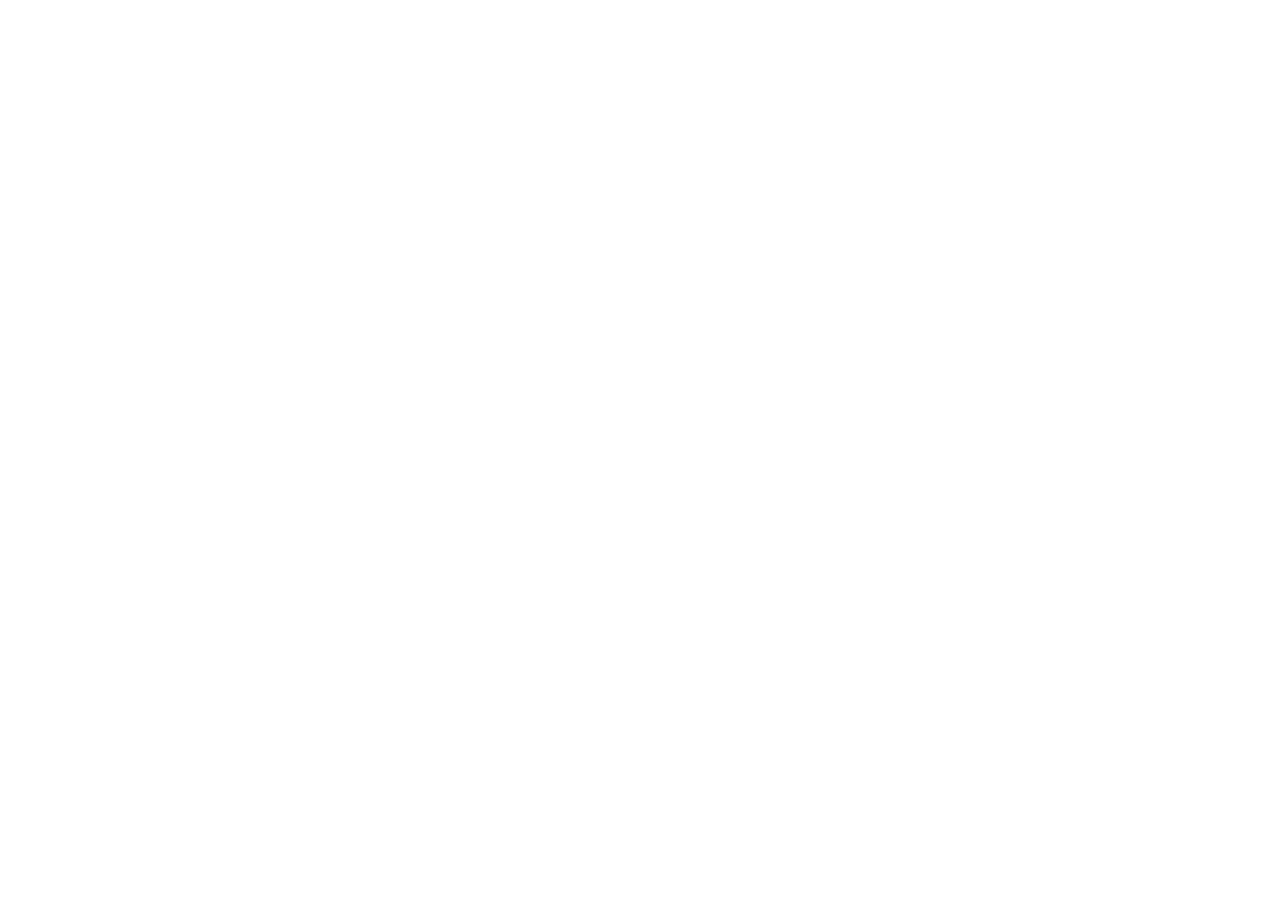
==== research-new/index.html @ 84a5238b "Bundle Research new dist into project for Vercel deployment Replace localhost:4173 iframe src with l" ====
<!doctype html>
<html lang="en">
  <head>
    <meta charset="UTF-8" />
    <meta name="viewport" content="width=device-width, initial-scale=1.0" />
    <title>Coursera Lab Exercise</title>
    <link rel="preconnect" href="https://fonts.googleapis.com" />
    <link rel="preconnect" href="https://fonts.gstatic.com" crossorigin />
    <link href="https://fonts.googleapis.com/css2?family=Inter:wght@400;500;600&family=Source+Sans+3:wght@400;600;700&display=swap" rel="stylesheet" />
    <script type="module" crossorigin src="/assets/index-Ctb9FeWC.js"></script>
    <link rel="stylesheet" crossorigin href="/assets/index-Dk4IM1WJ.css">
  </head>
  <body>
    <div id="root"></div>
  </body>
</html>
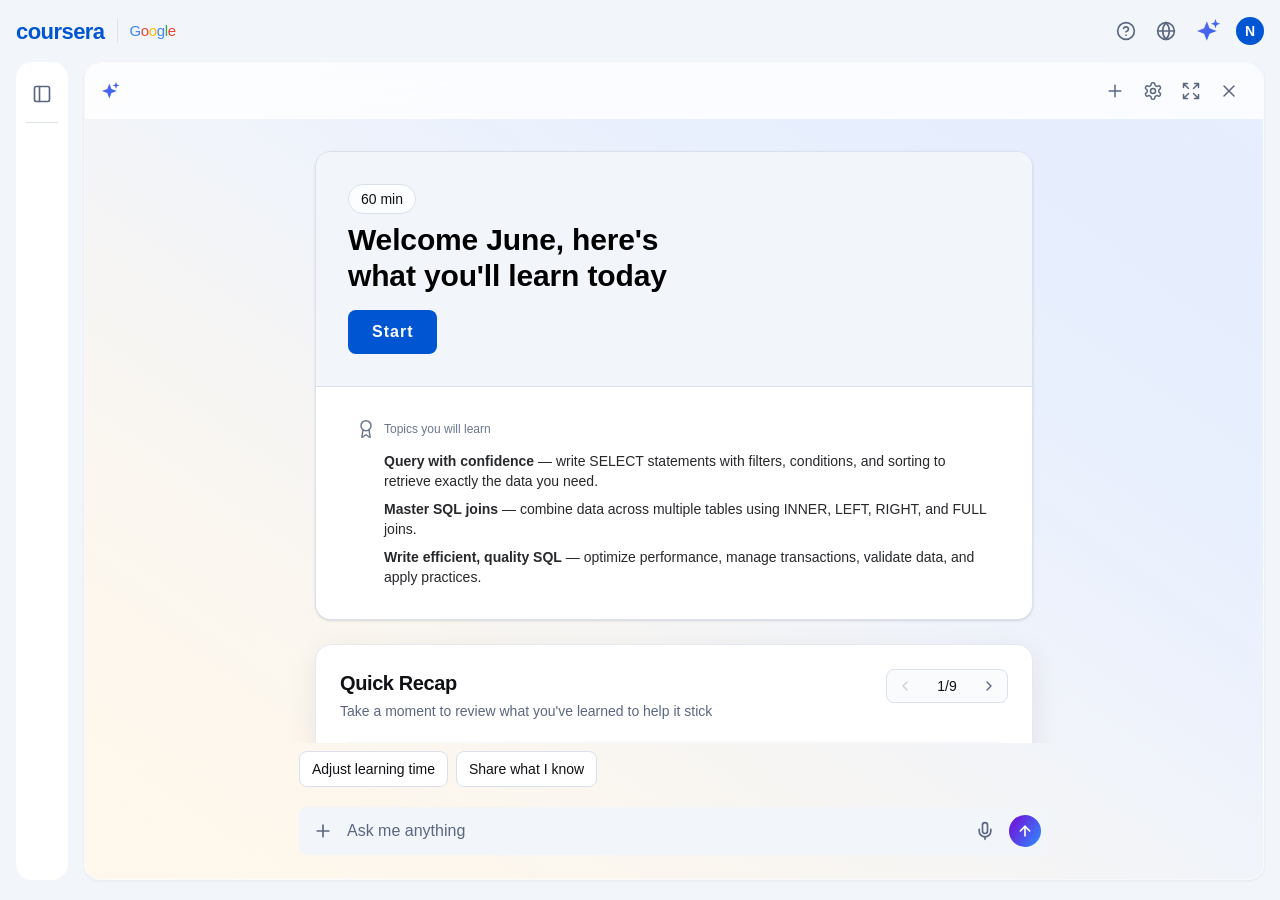
==== commit fda82609: "Fix research-new asset paths for Vercel deployment Rebuild with vite base './' so assets use relativ" ====
--- a/research-new/index.html
+++ b/research-new/index.html
@@ -7,8 +7,8 @@
     <link rel="preconnect" href="https://fonts.googleapis.com" />
     <link rel="preconnect" href="https://fonts.gstatic.com" crossorigin />
     <link href="https://fonts.googleapis.com/css2?family=Inter:wght@400;500;600&family=Source+Sans+3:wght@400;600;700&display=swap" rel="stylesheet" />
-    <script type="module" crossorigin src="/assets/index-Ctb9FeWC.js"></script>
-    <link rel="stylesheet" crossorigin href="/assets/index-Dk4IM1WJ.css">
+    <script type="module" crossorigin src="./assets/index-Ctb9FeWC.js"></script>
+    <link rel="stylesheet" crossorigin href="./assets/index-Dk4IM1WJ.css">
   </head>
   <body>
     <div id="root"></div>
--- a/research-new/assets/index-Dk4IM1WJ.css
+++ b/research-new/assets/index-Dk4IM1WJ.css
@@ -0,0 +1 @@
+/*! tailwindcss v4.2.2 | MIT License | https://tailwindcss.com */@layer properties{@supports (((-webkit-hyphens:none)) and (not (margin-trim:inline))) or ((-moz-orient:inline) and (not (color:rgb(from red r g b)))){*,:before,:after,::backdrop{--tw-rotate-x:initial;--tw-rotate-y:initial;--tw-rotate-z:initial;--tw-skew-x:initial;--tw-skew-y:initial;--tw-space-y-reverse:0;--tw-border-style:solid;--tw-gradient-position:initial;--tw-gradient-from:#0000;--tw-gradient-via:#0000;--tw-gradient-to:#0000;--tw-gradient-stops:initial;--tw-gradient-via-stops:initial;--tw-gradient-from-position:0%;--tw-gradient-via-position:50%;--tw-gradient-to-position:100%;--tw-leading:initial;--tw-font-weight:initial;--tw-tracking:initial;--tw-ordinal:initial;--tw-slashed-zero:initial;--tw-numeric-figure:initial;--tw-numeric-spacing:initial;--tw-numeric-fraction:initial;--tw-shadow:0 0 #0000;--tw-shadow-color:initial;--tw-shadow-alpha:100%;--tw-inset-shadow:0 0 #0000;--tw-inset-shadow-color:initial;--tw-inset-shadow-alpha:100%;--tw-ring-color:initial;--tw-ring-shadow:0 0 #0000;--tw-inset-ring-color:initial;--tw-inset-ring-shadow:0 0 #0000;--tw-ring-inset:initial;--tw-ring-offset-width:0px;--tw-ring-offset-color:#fff;--tw-ring-offset-shadow:0 0 #0000;--tw-blur:initial;--tw-brightness:initial;--tw-contrast:initial;--tw-grayscale:initial;--tw-hue-rotate:initial;--tw-invert:initial;--tw-opacity:initial;--tw-saturate:initial;--tw-sepia:initial;--tw-drop-shadow:initial;--tw-drop-shadow-color:initial;--tw-drop-shadow-alpha:100%;--tw-drop-shadow-size:initial;--tw-backdrop-blur:initial;--tw-backdrop-brightness:initial;--tw-backdrop-contrast:initial;--tw-backdrop-grayscale:initial;--tw-backdrop-hue-rotate:initial;--tw-backdrop-invert:initial;--tw-backdrop-opacity:initial;--tw-backdrop-saturate:initial;--tw-backdrop-sepia:initial;--tw-duration:initial;--tw-ease:initial}}}@layer theme{:root,:host{--font-sans:"Source Sans 3", sans-serif;--font-mono:ui-monospace, SFMono-Regular, Menlo, Monaco, Consolas, "Liberation Mono", "Courier New", monospace;--color-emerald-600:oklch(59.6% .145 163.225);--color-blue-50:oklch(97% .014 254.604);--color-blue-500:oklch(62.3% .214 259.815);--color-purple-50:oklch(97.7% .014 308.299);--color-purple-100:oklch(94.6% .033 307.174);--color-purple-300:oklch(82.7% .119 306.383);--color-purple-400:oklch(71.4% .203 305.504);--color-purple-600:oklch(55.8% .288 302.321);--color-gray-50:oklch(98.5% .002 247.839);--color-gray-100:oklch(96.7% .003 264.542);--color-black:#000;--color-white:#fff;--spacing:.25rem;--container-md:28rem;--text-xs:.75rem;--text-xs--line-height:calc(1 / .75);--text-sm:.875rem;--text-sm--line-height:calc(1.25 / .875);--text-base:1rem;--text-base--line-height: 1.5 ;--text-lg:1.125rem;--text-lg--line-height:calc(1.75 / 1.125);--text-xl:1.25rem;--text-xl--line-height:calc(1.75 / 1.25);--text-4xl:2.25rem;--text-4xl--line-height:calc(2.5 / 2.25);--font-weight-normal:400;--font-weight-medium:500;--font-weight-semibold:600;--font-weight-bold:700;--tracking-tight:-.025em;--tracking-wider:.05em;--leading-tight:1.25;--leading-snug:1.375;--radius-sm:.25rem;--radius-md:.375rem;--radius-lg:.5rem;--radius-xl:.75rem;--radius-2xl:1rem;--ease-out:cubic-bezier(0, 0, .2, 1);--ease-in-out:cubic-bezier(.4, 0, .2, 1);--animate-spin:spin 1s linear infinite;--animate-bounce:bounce 1s infinite;--blur-md:12px;--default-transition-duration:.15s;--default-transition-timing-function:cubic-bezier(.4, 0, .2, 1);--default-font-family:var(--font-sans);--default-mono-font-family:var(--font-mono);--color-primary:#0056d2;--color-primary-hover:#004ab8;--color-light-blue:#e3eeff;--color-page-bg:#f2f5fa;--color-text-dark:#0f1114;--color-text-muted:#5b6780;--color-border:#dae1ed;--color-xp-orange:#c74504;--animate-hint-in:hint-slide-in .2s ease-out both}}@layer base{*,:after,:before,::backdrop{box-sizing:border-box;border:0 solid;margin:0;padding:0}::file-selector-button{box-sizing:border-box;border:0 solid;margin:0;padding:0}html,:host{-webkit-text-size-adjust:100%;-moz-tab-size:4;tab-size:4;line-height:1.5;font-family:var(--default-font-family,ui-sans-serif, system-ui, sans-serif, "Apple Color Emoji", "Segoe UI Emoji", "Segoe UI Symbol", "Noto Color Emoji");font-feature-settings:var(--default-font-feature-settings,normal);font-variation-settings:var(--default-font-variation-settings,normal);-webkit-tap-highlight-color:transparent}hr{height:0;color:inherit;border-top-width:1px}abbr:where([title]){-webkit-text-decoration:underline dotted;text-decoration:underline dotted}h1,h2,h3,h4,h5,h6{font-size:inherit;font-weight:inherit}a{color:inherit;-webkit-text-decoration:inherit;text-decoration:inherit}b,strong{font-weight:bolder}code,kbd,samp,pre{font-family:var(--default-mono-font-family,ui-monospace, SFMono-Regular, Menlo, Monaco, Consolas, "Liberation Mono", "Courier New", monospace);font-feature-settings:var(--default-mono-font-feature-settings,normal);font-variation-settings:var(--default-mono-font-variation-settings,normal);font-size:1em}small{font-size:80%}sub,sup{vertical-align:baseline;font-size:75%;line-height:0;position:relative}sub{bottom:-.25em}sup{top:-.5em}table{text-indent:0;border-color:inherit;border-collapse:collapse}:-moz-focusring{outline:auto}progress{vertical-align:baseline}summary{display:list-item}ol,ul,menu{list-style:none}img,svg,video,canvas,audio,iframe,embed,object{vertical-align:middle;display:block}img,video{max-width:100%;height:auto}button,input,select,optgroup,textarea{font:inherit;font-feature-settings:inherit;font-variation-settings:inherit;letter-spacing:inherit;color:inherit;opacity:1;background-color:#0000;border-radius:0}::file-selector-button{font:inherit;font-feature-settings:inherit;font-variation-settings:inherit;letter-spacing:inherit;color:inherit;opacity:1;background-color:#0000;border-radius:0}:where(select:is([multiple],[size])) optgroup{font-weight:bolder}:where(select:is([multiple],[size])) optgroup option{padding-inline-start:20px}::file-selector-button{margin-inline-end:4px}::placeholder{opacity:1}@supports (not ((-webkit-appearance:-apple-pay-button))) or (contain-intrinsic-size:1px){::placeholder{color:currentColor}@supports (color:color-mix(in lab,red,red)){::placeholder{color:color-mix(in oklab,currentcolor 50%,transparent)}}}textarea{resize:vertical}::-webkit-search-decoration{-webkit-appearance:none}::-webkit-date-and-time-value{min-height:1lh;text-align:inherit}::-webkit-datetime-edit{display:inline-flex}::-webkit-datetime-edit-fields-wrapper{padding:0}::-webkit-datetime-edit{padding-block:0}::-webkit-datetime-edit-year-field{padding-block:0}::-webkit-datetime-edit-month-field{padding-block:0}::-webkit-datetime-edit-day-field{padding-block:0}::-webkit-datetime-edit-hour-field{padding-block:0}::-webkit-datetime-edit-minute-field{padding-block:0}::-webkit-datetime-edit-second-field{padding-block:0}::-webkit-datetime-edit-millisecond-field{padding-block:0}::-webkit-datetime-edit-meridiem-field{padding-block:0}::-webkit-calendar-picker-indicator{line-height:1}:-moz-ui-invalid{box-shadow:none}button,input:where([type=button],[type=reset],[type=submit]){-webkit-appearance:button;-moz-appearance:button;appearance:button}::file-selector-button{-webkit-appearance:button;-moz-appearance:button;appearance:button}::-webkit-inner-spin-button{height:auto}::-webkit-outer-spin-button{height:auto}[hidden]:where(:not([hidden=until-found])){display:none!important}}@layer components;@layer utilities{.pointer-events-none{pointer-events:none}.visible{visibility:visible}.absolute{position:absolute}.fixed{position:fixed}.relative{position:relative}.inset-0{inset:calc(var(--spacing) * 0)}.start{inset-inline-start:var(--spacing)}.top-0{top:calc(var(--spacing) * 0)}.top-4{top:calc(var(--spacing) * 4)}.right-4{right:calc(var(--spacing) * 4)}.left-0{left:calc(var(--spacing) * 0)}.z-0{z-index:0}.z-10{z-index:10}.z-50{z-index:50}.mx-1\.5{margin-inline:calc(var(--spacing) * 1.5)}.mx-5{margin-inline:calc(var(--spacing) * 5)}.mx-auto{margin-inline:auto}.my-2{margin-block:calc(var(--spacing) * 2)}.-mt-0\.5{margin-top:calc(var(--spacing) * -.5)}.mt-0\.5{margin-top:calc(var(--spacing) * .5)}.mt-1{margin-top:calc(var(--spacing) * 1)}.mt-1\.5{margin-top:calc(var(--spacing) * 1.5)}.mt-2{margin-top:calc(var(--spacing) * 2)}.mt-3{margin-top:calc(var(--spacing) * 3)}.mt-4{margin-top:calc(var(--spacing) * 4)}.mt-5{margin-top:calc(var(--spacing) * 5)}.mt-6{margin-top:calc(var(--spacing) * 6)}.mt-8{margin-top:calc(var(--spacing) * 8)}.mt-10{margin-top:calc(var(--spacing) * 10)}.-mr-1{margin-right:calc(var(--spacing) * -1)}.mb-1{margin-bottom:calc(var(--spacing) * 1)}.mb-2{margin-bottom:calc(var(--spacing) * 2)}.mb-3{margin-bottom:calc(var(--spacing) * 3)}.mb-4{margin-bottom:calc(var(--spacing) * 4)}.mb-5{margin-bottom:calc(var(--spacing) * 5)}.mb-6{margin-bottom:calc(var(--spacing) * 6)}.ml-1{margin-left:calc(var(--spacing) * 1)}.ml-6{margin-left:calc(var(--spacing) * 6)}.box-border{box-sizing:border-box}.block{display:block}.flex{display:flex}.grid{display:grid}.hidden{display:none}.inline-flex{display:inline-flex}.table{display:table}.size-6{width:calc(var(--spacing) * 6);height:calc(var(--spacing) * 6)}.h-1{height:calc(var(--spacing) * 1)}.h-1\.5{height:calc(var(--spacing) * 1.5)}.h-2{height:calc(var(--spacing) * 2)}.h-3{height:calc(var(--spacing) * 3)}.h-3\.5{height:calc(var(--spacing) * 3.5)}.h-4{height:calc(var(--spacing) * 4)}.h-5{height:calc(var(--spacing) * 5)}.h-6{height:calc(var(--spacing) * 6)}.h-7{height:calc(var(--spacing) * 7)}.h-8{height:calc(var(--spacing) * 8)}.h-9{height:calc(var(--spacing) * 9)}.h-10{height:calc(var(--spacing) * 10)}.h-12{height:calc(var(--spacing) * 12)}.h-14{height:calc(var(--spacing) * 14)}.h-16{height:calc(var(--spacing) * 16)}.h-\[25px\]{height:25px}.h-\[26px\]{height:26px}.h-\[56px\]{height:56px}.h-\[168px\]{height:168px}.h-\[195px\]{height:195px}.h-\[214px\]{height:214px}.h-full{height:100%}.h-px{height:1px}.h-screen{height:100vh}.max-h-\[90vh\]{max-height:90vh}.max-h-full{max-height:100%}.min-h-0{min-height:calc(var(--spacing) * 0)}.min-h-\[220px\]{min-height:220px}.min-h-\[246px\]{min-height:246px}.w-1\.5{width:calc(var(--spacing) * 1.5)}.w-2{width:calc(var(--spacing) * 2)}.w-3{width:calc(var(--spacing) * 3)}.w-3\.5{width:calc(var(--spacing) * 3.5)}.w-4{width:calc(var(--spacing) * 4)}.w-5{width:calc(var(--spacing) * 5)}.w-6{width:calc(var(--spacing) * 6)}.w-7{width:calc(var(--spacing) * 7)}.w-8{width:calc(var(--spacing) * 8)}.w-10{width:calc(var(--spacing) * 10)}.w-12{width:calc(var(--spacing) * 12)}.w-\[25px\]{width:25px}.w-\[26px\]{width:26px}.w-\[52px\]{width:52px}.w-\[72px\]{width:72px}.w-\[74px\]{width:74px}.w-\[88px\]{width:88px}.w-\[220px\]{width:220px}.w-\[237px\]{width:237px}.w-\[280px\]{width:280px}.w-\[289px\]{width:289px}.w-\[360px\]{width:360px}.w-\[400px\]{width:400px}.w-\[488px\]{width:488px}.w-full{width:100%}.w-px{width:1px}.max-w-\[80\%\]{max-width:80%}.max-w-\[398px\]{max-width:398px}.max-w-\[499px\]{max-width:499px}.max-w-\[620px\]{max-width:620px}.max-w-\[720px\]{max-width:720px}.max-w-\[750px\]{max-width:750px}.max-w-\[770px\]{max-width:770px}.max-w-\[818px\]{max-width:818px}.max-w-\[1100px\]{max-width:1100px}.max-w-\[min\(100\%\,420px\)\]{max-width:min(100%,420px)}.max-w-full{max-width:100%}.max-w-md{max-width:var(--container-md)}.min-w-0{min-width:calc(var(--spacing) * 0)}.min-w-\[3rem\]{min-width:3rem}.flex-1{flex:1}.shrink-0{flex-shrink:0}.transform{transform:var(--tw-rotate-x,) var(--tw-rotate-y,) var(--tw-rotate-z,) var(--tw-skew-x,) var(--tw-skew-y,)}.animate-bounce{animation:var(--animate-bounce)}.animate-hint-in{animation:var(--animate-hint-in)}.animate-spin{animation:var(--animate-spin)}.cursor-pointer{cursor:pointer}.cursor-text{cursor:text}.list-disc{list-style-type:disc}.flex-col{flex-direction:column}.flex-wrap{flex-wrap:wrap}.items-center{align-items:center}.items-start{align-items:flex-start}.justify-between{justify-content:space-between}.justify-center{justify-content:center}.justify-end{justify-content:flex-end}.gap-0\.5{gap:calc(var(--spacing) * .5)}.gap-1{gap:calc(var(--spacing) * 1)}.gap-1\.5{gap:calc(var(--spacing) * 1.5)}.gap-2{gap:calc(var(--spacing) * 2)}.gap-2\.5{gap:calc(var(--spacing) * 2.5)}.gap-3{gap:calc(var(--spacing) * 3)}.gap-4{gap:calc(var(--spacing) * 4)}.gap-5{gap:calc(var(--spacing) * 5)}.gap-6{gap:calc(var(--spacing) * 6)}.gap-8{gap:calc(var(--spacing) * 8)}:where(.space-y-0\.5>:not(:last-child)){--tw-space-y-reverse:0;margin-block-start:calc(calc(var(--spacing) * .5) * var(--tw-space-y-reverse));margin-block-end:calc(calc(var(--spacing) * .5) * calc(1 - var(--tw-space-y-reverse)))}.self-start{align-self:flex-start}.overflow-auto{overflow:auto}.overflow-clip{overflow:clip}.overflow-hidden{overflow:hidden}.overflow-x-hidden{overflow-x:hidden}.overflow-y-auto{overflow-y:auto}.overflow-y-hidden{overflow-y:hidden}.rounded{border-radius:.25rem}.rounded-2xl{border-radius:var(--radius-2xl)}.rounded-\[2px\]{border-radius:2px}.rounded-\[4px\]{border-radius:4px}.rounded-\[6px\]{border-radius:6px}.rounded-full{border-radius:3.40282e38px}.rounded-lg{border-radius:var(--radius-lg)}.rounded-md{border-radius:var(--radius-md)}.rounded-sm{border-radius:var(--radius-sm)}.rounded-xl{border-radius:var(--radius-xl)}.rounded-t-2xl{border-top-left-radius:var(--radius-2xl);border-top-right-radius:var(--radius-2xl)}.rounded-tl-2xl{border-top-left-radius:var(--radius-2xl)}.rounded-tl-lg{border-top-left-radius:var(--radius-lg)}.rounded-tr-2xl{border-top-right-radius:var(--radius-2xl)}.rounded-tr-lg{border-top-right-radius:var(--radius-lg)}.rounded-br-2xl{border-bottom-right-radius:var(--radius-2xl)}.rounded-bl-2xl{border-bottom-left-radius:var(--radius-2xl)}.rounded-bl-lg{border-bottom-left-radius:var(--radius-lg)}.border{border-style:var(--tw-border-style);border-width:1px}.border-2{border-style:var(--tw-border-style);border-width:2px}.border-t{border-top-style:var(--tw-border-style);border-top-width:1px}.border-r{border-right-style:var(--tw-border-style);border-right-width:1px}.border-b{border-bottom-style:var(--tw-border-style);border-bottom-width:1px}.border-l{border-left-style:var(--tw-border-style);border-left-width:1px}.border-l-2{border-left-style:var(--tw-border-style);border-left-width:2px}.border-l-\[3px\]{border-left-style:var(--tw-border-style);border-left-width:3px}.border-\[\#3e3e42\]{border-color:#3e3e42}.border-\[\#0056d2\]{border-color:#0056d2}.border-\[\#d1d5db\]{border-color:#d1d5db}.border-\[\#dae1ed\]{border-color:#dae1ed}.border-\[\#ddd6fe\]\/60{border-color:#ddd6fe99}.border-\[\#e4e9f0\]{border-color:#e4e9f0}.border-\[\#e8eef7\]{border-color:#e8eef7}.border-\[\#eee\]{border-color:#eee}.border-\[\#f0f0f0\]{border-color:#f0f0f0}.border-border{border-color:var(--color-border)}.border-border\/60{border-color:#dae1ed99}@supports (color:color-mix(in lab,red,red)){.border-border\/60{border-color:color-mix(in oklab,var(--color-border) 60%,transparent)}}.border-primary{border-color:var(--color-primary)}.border-transparent{border-color:#0000}.border-white{border-color:var(--color-white)}.border-white\/10{border-color:#ffffff1a}@supports (color:color-mix(in lab,red,red)){.border-white\/10{border-color:color-mix(in oklab,var(--color-white) 10%,transparent)}}.border-white\/50{border-color:#ffffff80}@supports (color:color-mix(in lab,red,red)){.border-white\/50{border-color:color-mix(in oklab,var(--color-white) 50%,transparent)}}.border-white\/70{border-color:#ffffffb3}@supports (color:color-mix(in lab,red,red)){.border-white\/70{border-color:color-mix(in oklab,var(--color-white) 70%,transparent)}}.bg-\[\#1a1a2e\]{background-color:#1a1a2e}.bg-\[\#1e1e1e\]{background-color:#1e1e1e}.bg-\[\#1f1f1f\]{background-color:#1f1f1f}.bg-\[\#3c3c3c\]{background-color:#3c3c3c}.bg-\[\#007acc\]{background-color:#007acc}.bg-\[\#0048b0\]{background-color:#0048b0}.bg-\[\#0056D2\]{background-color:#0056d2}.bg-\[\#264f78\]\/50{background-color:#264f7880}.bg-\[\#333\]{background-color:#333}.bg-\[\#37373d\]{background-color:#37373d}.bg-\[\#095941\]{background-color:#095941}.bg-\[\#252526\]{background-color:#252526}.bg-\[\#E8EEF7\]{background-color:#e8eef7}.bg-\[\#F0F8FF\]{background-color:#f0f8ff}.bg-\[\#F3F4F6\]{background-color:#f3f4f6}.bg-\[\#FFFFFF\]{background-color:#fff}.bg-\[\#e3eeff\]{background-color:#e3eeff}.bg-\[\#ede9fe\]{background-color:#ede9fe}.bg-\[\#f0f6ff\]{background-color:#f0f6ff}.bg-\[\#f0f6ff\]\/60{background-color:#f0f6ff99}.bg-\[\#f2f5fa\]{background-color:#f2f5fa}.bg-\[\#f8fafc\]{background-color:#f8fafc}.bg-\[\#fafbfc\]{background-color:#fafbfc}.bg-black\/40{background-color:#0006}@supports (color:color-mix(in lab,red,red)){.bg-black\/40{background-color:color-mix(in oklab,var(--color-black) 40%,transparent)}}.bg-border{background-color:var(--color-border)}.bg-border\/60{background-color:#dae1ed99}@supports (color:color-mix(in lab,red,red)){.bg-border\/60{background-color:color-mix(in oklab,var(--color-border) 60%,transparent)}}.bg-light-blue{background-color:var(--color-light-blue)}.bg-page-bg{background-color:var(--color-page-bg)}.bg-primary{background-color:var(--color-primary)}.bg-purple-50{background-color:var(--color-purple-50)}.bg-purple-100\/60{background-color:#f3e8ff99}@supports (color:color-mix(in lab,red,red)){.bg-purple-100\/60{background-color:color-mix(in oklab,var(--color-purple-100) 60%,transparent)}}.bg-purple-400{background-color:var(--color-purple-400)}.bg-text-muted\/50{background-color:#5b678080}@supports (color:color-mix(in lab,red,red)){.bg-text-muted\/50{background-color:color-mix(in oklab,var(--color-text-muted) 50%,transparent)}}.bg-transparent{background-color:#0000}.bg-white{background-color:var(--color-white)}.bg-white\/60{background-color:#fff9}@supports (color:color-mix(in lab,red,red)){.bg-white\/60{background-color:color-mix(in oklab,var(--color-white) 60%,transparent)}}.bg-white\/80{background-color:#fffc}@supports (color:color-mix(in lab,red,red)){.bg-white\/80{background-color:color-mix(in oklab,var(--color-white) 80%,transparent)}}.bg-gradient-to-bl{--tw-gradient-position:to bottom left in oklab;background-image:linear-gradient(var(--tw-gradient-stops))}.bg-gradient-to-br{--tw-gradient-position:to bottom right in oklab;background-image:linear-gradient(var(--tw-gradient-stops))}.from-\[\#dfe9ff\]{--tw-gradient-from:#dfe9ff;--tw-gradient-stops:var(--tw-gradient-via-stops,var(--tw-gradient-position), var(--tw-gradient-from) var(--tw-gradient-from-position), var(--tw-gradient-to) var(--tw-gradient-to-position))}.from-\[\#e8f0ff\]\/90{--tw-gradient-from:oklab(95.3534% -.00260192 -.0217937/.9);--tw-gradient-stops:var(--tw-gradient-via-stops,var(--tw-gradient-position), var(--tw-gradient-from) var(--tw-gradient-from-position), var(--tw-gradient-to) var(--tw-gradient-to-position))}.from-\[\#f9a8d4\]{--tw-gradient-from:#f9a8d4;--tw-gradient-stops:var(--tw-gradient-via-stops,var(--tw-gradient-position), var(--tw-gradient-from) var(--tw-gradient-from-position), var(--tw-gradient-to) var(--tw-gradient-to-position))}.from-purple-600{--tw-gradient-from:var(--color-purple-600);--tw-gradient-stops:var(--tw-gradient-via-stops,var(--tw-gradient-position), var(--tw-gradient-from) var(--tw-gradient-from-position), var(--tw-gradient-to) var(--tw-gradient-to-position))}.via-\[\#a78bfa\]{--tw-gradient-via:#a78bfa;--tw-gradient-via-stops:var(--tw-gradient-position), var(--tw-gradient-from) var(--tw-gradient-from-position), var(--tw-gradient-via) var(--tw-gradient-via-position), var(--tw-gradient-to) var(--tw-gradient-to-position);--tw-gradient-stops:var(--tw-gradient-via-stops)}.via-\[\#f1f4fa\]{--tw-gradient-via:#f1f4fa;--tw-gradient-via-stops:var(--tw-gradient-position), var(--tw-gradient-from) var(--tw-gradient-from-position), var(--tw-gradient-via) var(--tw-gradient-via-position), var(--tw-gradient-to) var(--tw-gradient-to-position);--tw-gradient-stops:var(--tw-gradient-via-stops)}.via-transparent{--tw-gradient-via:transparent;--tw-gradient-via-stops:var(--tw-gradient-position), var(--tw-gradient-from) var(--tw-gradient-from-position), var(--tw-gradient-via) var(--tw-gradient-via-position), var(--tw-gradient-to) var(--tw-gradient-to-position);--tw-gradient-stops:var(--tw-gradient-via-stops)}.to-\[\#38bdf8\]{--tw-gradient-to:#38bdf8;--tw-gradient-stops:var(--tw-gradient-via-stops,var(--tw-gradient-position), var(--tw-gradient-from) var(--tw-gradient-from-position), var(--tw-gradient-to) var(--tw-gradient-to-position))}.to-\[\#fff6e8\]{--tw-gradient-to:#fff6e8;--tw-gradient-stops:var(--tw-gradient-via-stops,var(--tw-gradient-position), var(--tw-gradient-from) var(--tw-gradient-from-position), var(--tw-gradient-to) var(--tw-gradient-to-position))}.to-\[\#fff8ed\]\/80{--tw-gradient-to:oklab(98.1561% .00301901 .0160593/.8);--tw-gradient-stops:var(--tw-gradient-via-stops,var(--tw-gradient-position), var(--tw-gradient-from) var(--tw-gradient-from-position), var(--tw-gradient-to) var(--tw-gradient-to-position))}.to-blue-500{--tw-gradient-to:var(--color-blue-500);--tw-gradient-stops:var(--tw-gradient-via-stops,var(--tw-gradient-position), var(--tw-gradient-from) var(--tw-gradient-from-position), var(--tw-gradient-to) var(--tw-gradient-to-position))}.bg-cover{background-size:cover}.bg-center{background-position:50%}.bg-no-repeat{background-repeat:no-repeat}.object-contain{object-fit:contain}.object-cover{object-fit:cover}.p-0\.5{padding:calc(var(--spacing) * .5)}.p-1{padding:calc(var(--spacing) * 1)}.p-1\.5{padding:calc(var(--spacing) * 1.5)}.p-2{padding:calc(var(--spacing) * 2)}.p-3{padding:calc(var(--spacing) * 3)}.p-4{padding:calc(var(--spacing) * 4)}.p-5{padding:calc(var(--spacing) * 5)}.p-\[2px\]{padding:2px}.px-1{padding-inline:calc(var(--spacing) * 1)}.px-1\.5{padding-inline:calc(var(--spacing) * 1.5)}.px-2{padding-inline:calc(var(--spacing) * 2)}.px-2\.5{padding-inline:calc(var(--spacing) * 2.5)}.px-3{padding-inline:calc(var(--spacing) * 3)}.px-4{padding-inline:calc(var(--spacing) * 4)}.px-5{padding-inline:calc(var(--spacing) * 5)}.px-6{padding-inline:calc(var(--spacing) * 6)}.px-8{padding-inline:calc(var(--spacing) * 8)}.px-10{padding-inline:calc(var(--spacing) * 10)}.px-\[5\%\]{padding-inline:5%}.py-0\.5{padding-block:calc(var(--spacing) * .5)}.py-1{padding-block:calc(var(--spacing) * 1)}.py-1\.5{padding-block:calc(var(--spacing) * 1.5)}.py-2{padding-block:calc(var(--spacing) * 2)}.py-2\.5{padding-block:calc(var(--spacing) * 2.5)}.py-3{padding-block:calc(var(--spacing) * 3)}.py-4{padding-block:calc(var(--spacing) * 4)}.py-6{padding-block:calc(var(--spacing) * 6)}.py-8{padding-block:calc(var(--spacing) * 8)}.py-10{padding-block:calc(var(--spacing) * 10)}.pt-2{padding-top:calc(var(--spacing) * 2)}.pt-4{padding-top:calc(var(--spacing) * 4)}.pt-5{padding-top:calc(var(--spacing) * 5)}.pt-6{padding-top:calc(var(--spacing) * 6)}.pr-3{padding-right:calc(var(--spacing) * 3)}.pr-8{padding-right:calc(var(--spacing) * 8)}.pb-2{padding-bottom:calc(var(--spacing) * 2)}.pb-3{padding-bottom:calc(var(--spacing) * 3)}.pb-4{padding-bottom:calc(var(--spacing) * 4)}.pb-5{padding-bottom:calc(var(--spacing) * 5)}.pb-6{padding-bottom:calc(var(--spacing) * 6)}.pl-1\.5{padding-left:calc(var(--spacing) * 1.5)}.pl-2{padding-left:calc(var(--spacing) * 2)}.pl-4{padding-left:calc(var(--spacing) * 4)}.pl-6{padding-left:calc(var(--spacing) * 6)}.pl-7{padding-left:calc(var(--spacing) * 7)}.pl-8{padding-left:calc(var(--spacing) * 8)}.text-center{text-align:center}.text-left{text-align:left}.text-right{text-align:right}.font-\[\'Inter\'\,sans-serif\]{font-family:Inter,sans-serif}.font-\[\'Menlo\'\,\'Monaco\'\,\'Courier_New\'\,monospace\]{font-family:Menlo,Monaco,Courier New,monospace}.font-mono{font-family:var(--font-mono)}.font-sans{font-family:var(--font-sans)}.text-4xl{font-size:var(--text-4xl);line-height:var(--tw-leading,var(--text-4xl--line-height))}.text-base{font-size:var(--text-base);line-height:var(--tw-leading,var(--text-base--line-height))}.text-lg{font-size:var(--text-lg);line-height:var(--tw-leading,var(--text-lg--line-height))}.text-sm{font-size:var(--text-sm);line-height:var(--tw-leading,var(--text-sm--line-height))}.text-xl{font-size:var(--text-xl);line-height:var(--tw-leading,var(--text-xl--line-height))}.text-xs{font-size:var(--text-xs);line-height:var(--tw-leading,var(--text-xs--line-height))}.text-\[11px\]{font-size:11px}.text-\[13px\]{font-size:13px}.text-\[15px\]{font-size:15px}.text-\[16px\]{font-size:16px}.text-\[20px\]{font-size:20px}.text-\[22px\]{font-size:22px}.text-\[28px\]{font-size:28px}.text-\[30px\]{font-size:30px}.text-\[36px\]{font-size:36px}.leading-4{--tw-leading:calc(var(--spacing) * 4);line-height:calc(var(--spacing) * 4)}.leading-5{--tw-leading:calc(var(--spacing) * 5);line-height:calc(var(--spacing) * 5)}.leading-6{--tw-leading:calc(var(--spacing) * 6);line-height:calc(var(--spacing) * 6)}.leading-7{--tw-leading:calc(var(--spacing) * 7);line-height:calc(var(--spacing) * 7)}.leading-9{--tw-leading:calc(var(--spacing) * 9);line-height:calc(var(--spacing) * 9)}.leading-\[18px\]{--tw-leading:18px;line-height:18px}.leading-\[42px\]{--tw-leading:42px;line-height:42px}.leading-none{--tw-leading:1;line-height:1}.leading-snug{--tw-leading:var(--leading-snug);line-height:var(--leading-snug)}.leading-tight{--tw-leading:var(--leading-tight);line-height:var(--leading-tight)}.font-bold{--tw-font-weight:var(--font-weight-bold);font-weight:var(--font-weight-bold)}.font-medium{--tw-font-weight:var(--font-weight-medium);font-weight:var(--font-weight-medium)}.font-normal{--tw-font-weight:var(--font-weight-normal);font-weight:var(--font-weight-normal)}.font-semibold{--tw-font-weight:var(--font-weight-semibold);font-weight:var(--font-weight-semibold)}.tracking-\[-0\.02em\]{--tw-tracking:-.02em;letter-spacing:-.02em}.tracking-\[-0\.05px\]{--tw-tracking:-.05px;letter-spacing:-.05px}.tracking-\[-0\.5px\]{--tw-tracking:-.5px;letter-spacing:-.5px}.tracking-\[-0\.06px\]{--tw-tracking:-.06px;letter-spacing:-.06px}.tracking-\[-0\.15px\]{--tw-tracking:-.15px;letter-spacing:-.15px}.tracking-\[-0\.18px\]{--tw-tracking:-.18px;letter-spacing:-.18px}.tracking-\[-0\.048px\]{--tw-tracking:-.048px;letter-spacing:-.048px}.tracking-\[0\.16px\]{--tw-tracking:.16px;letter-spacing:.16px}.tracking-\[1px\]{--tw-tracking:1px;letter-spacing:1px}.tracking-tight{--tw-tracking:var(--tracking-tight);letter-spacing:var(--tracking-tight)}.tracking-wider{--tw-tracking:var(--tracking-wider);letter-spacing:var(--tracking-wider)}.whitespace-nowrap{white-space:nowrap}.whitespace-pre{white-space:pre}.text-\[\#1a1f2a\]{color:#1a1f2a}.text-\[\#1e2229\]{color:#1e2229}.text-\[\#1f1f1f\]{color:#1f1f1f}.text-\[\#4a5565\]{color:#4a5565}.text-\[\#4ade80\]{color:#4ade80}.text-\[\#5b6780\]{color:#5b6780}.text-\[\#7d166a\]{color:#7d166a}.text-\[\#9cdcfe\]{color:#9cdcfe}.text-\[\#22c55e\]{color:#22c55e}.text-\[\#34A853\]{color:#34a853}.text-\[\#0048b0\]{color:#0048b0}.text-\[\#0056d2\]{color:#0056d2}.text-\[\#79a60d\]{color:#79a60d}.text-\[\#99a1af\]{color:#99a1af}.text-\[\#276a1a\]{color:#276a1a}.text-\[\#404b61\]{color:#404b61}.text-\[\#569cd6\]{color:#569cd6}.text-\[\#999\]{color:#999}.text-\[\#4285F4\]{color:#4285f4}.text-\[\#636363\]{color:#636363}.text-\[\#EA4335\]{color:#ea4335}.text-\[\#FBBC04\]{color:#fbbc04}.text-\[\#af8001\]{color:#af8001}.text-\[\#ccc\]{color:#ccc}.text-\[\#ce9178\]{color:#ce9178}.text-\[\#d1d5dc\]{color:#d1d5dc}.text-\[\#d4d4d4\]{color:#d4d4d4}.text-\[\#f05bd5\]{color:#f05bd5}.text-\[\#ff6308\]{color:#ff6308}.text-black{color:var(--color-black)}.text-black\/80{color:#000c}@supports (color:color-mix(in lab,red,red)){.text-black\/80{color:color-mix(in oklab,var(--color-black) 80%,transparent)}}.text-emerald-600{color:var(--color-emerald-600)}.text-primary{color:var(--color-primary)}.text-purple-300{color:var(--color-purple-300)}.text-purple-400{color:var(--color-purple-400)}.text-text-dark{color:var(--color-text-dark)}.text-text-dark\/85{color:#0f1114d9}@supports (color:color-mix(in lab,red,red)){.text-text-dark\/85{color:color-mix(in oklab,var(--color-text-dark) 85%,transparent)}}.text-text-dark\/90{color:#0f1114e6}@supports (color:color-mix(in lab,red,red)){.text-text-dark\/90{color:color-mix(in oklab,var(--color-text-dark) 90%,transparent)}}.text-text-muted{color:var(--color-text-muted)}.text-text-muted\/90{color:#5b6780e6}@supports (color:color-mix(in lab,red,red)){.text-text-muted\/90{color:color-mix(in oklab,var(--color-text-muted) 90%,transparent)}}.text-white{color:var(--color-white)}.text-xp-orange{color:var(--color-xp-orange)}.uppercase{text-transform:uppercase}.tabular-nums{--tw-numeric-spacing:tabular-nums;font-variant-numeric:var(--tw-ordinal,) var(--tw-slashed-zero,) var(--tw-numeric-figure,) var(--tw-numeric-spacing,) var(--tw-numeric-fraction,)}.underline{text-decoration-line:underline}.decoration-text-muted\/50{text-decoration-color:#5b678080}@supports (color:color-mix(in lab,red,red)){.decoration-text-muted\/50{-webkit-text-decoration-color:color-mix(in oklab,var(--color-text-muted) 50%,transparent);text-decoration-color:color-mix(in oklab,var(--color-text-muted) 50%,transparent)}}.underline-offset-2{text-underline-offset:2px}.opacity-0{opacity:0}.opacity-90{opacity:.9}.opacity-100{opacity:1}.opacity-\[0\.35\]{opacity:.35}.shadow-2xl{--tw-shadow:0 25px 50px -12px var(--tw-shadow-color,#00000040);box-shadow:var(--tw-inset-shadow),var(--tw-inset-ring-shadow),var(--tw-ring-offset-shadow),var(--tw-ring-shadow),var(--tw-shadow)}.shadow-\[0_1px_3px_rgba\(15\,23\,42\,0\.06\)\]{--tw-shadow:0 1px 3px var(--tw-shadow-color,#0f172a0f);box-shadow:var(--tw-inset-shadow),var(--tw-inset-ring-shadow),var(--tw-ring-offset-shadow),var(--tw-ring-shadow),var(--tw-shadow)}.shadow-\[0_8px_30px_rgba\(15\,23\,42\,0\.08\)\]{--tw-shadow:0 8px 30px var(--tw-shadow-color,#0f172a14);box-shadow:var(--tw-inset-shadow),var(--tw-inset-ring-shadow),var(--tw-ring-offset-shadow),var(--tw-ring-shadow),var(--tw-shadow)}.shadow-\[0px_4px_7px_1px_rgba\(0\,0\,0\,0\.10\)\]{--tw-shadow:0px 4px 7px 1px var(--tw-shadow-color,#0000001a);box-shadow:var(--tw-inset-shadow),var(--tw-inset-ring-shadow),var(--tw-ring-offset-shadow),var(--tw-ring-shadow),var(--tw-shadow)}.shadow-\[inset_0_1px_0_rgba\(255\,255\,255\,0\.35\)\]{--tw-shadow:inset 0 1px 0 var(--tw-shadow-color,#ffffff59);box-shadow:var(--tw-inset-shadow),var(--tw-inset-ring-shadow),var(--tw-ring-offset-shadow),var(--tw-ring-shadow),var(--tw-shadow)}.shadow-lg{--tw-shadow:0 10px 15px -3px var(--tw-shadow-color,#0000001a), 0 4px 6px -4px var(--tw-shadow-color,#0000001a);box-shadow:var(--tw-inset-shadow),var(--tw-inset-ring-shadow),var(--tw-ring-offset-shadow),var(--tw-ring-shadow),var(--tw-shadow)}.shadow-sm{--tw-shadow:0 1px 3px 0 var(--tw-shadow-color,#0000001a), 0 1px 2px -1px var(--tw-shadow-color,#0000001a);box-shadow:var(--tw-inset-shadow),var(--tw-inset-ring-shadow),var(--tw-ring-offset-shadow),var(--tw-ring-shadow),var(--tw-shadow)}.ring-1{--tw-ring-shadow:var(--tw-ring-inset,) 0 0 0 calc(1px + var(--tw-ring-offset-width)) var(--tw-ring-color,currentcolor);box-shadow:var(--tw-inset-shadow),var(--tw-inset-ring-shadow),var(--tw-ring-offset-shadow),var(--tw-ring-shadow),var(--tw-shadow)}.ring-black\/\[0\.06\]{--tw-ring-color:#0000000f}@supports (color:color-mix(in lab,red,red)){.ring-black\/\[0\.06\]{--tw-ring-color:color-mix(in oklab, var(--color-black) 6%, transparent)}}.ring-primary\/30{--tw-ring-color:#0056d24d}@supports (color:color-mix(in lab,red,red)){.ring-primary\/30{--tw-ring-color:color-mix(in oklab, var(--color-primary) 30%, transparent)}}.filter{filter:var(--tw-blur,) var(--tw-brightness,) var(--tw-contrast,) var(--tw-grayscale,) var(--tw-hue-rotate,) var(--tw-invert,) var(--tw-saturate,) var(--tw-sepia,) var(--tw-drop-shadow,)}.backdrop-blur-md{--tw-backdrop-blur:blur(var(--blur-md));-webkit-backdrop-filter:var(--tw-backdrop-blur,) var(--tw-backdrop-brightness,) var(--tw-backdrop-contrast,) var(--tw-backdrop-grayscale,) var(--tw-backdrop-hue-rotate,) var(--tw-backdrop-invert,) var(--tw-backdrop-opacity,) var(--tw-backdrop-saturate,) var(--tw-backdrop-sepia,);backdrop-filter:var(--tw-backdrop-blur,) var(--tw-backdrop-brightness,) var(--tw-backdrop-contrast,) var(--tw-backdrop-grayscale,) var(--tw-backdrop-hue-rotate,) var(--tw-backdrop-invert,) var(--tw-backdrop-opacity,) var(--tw-backdrop-saturate,) var(--tw-backdrop-sepia,)}.transition-\[width\]{transition-property:width;transition-timing-function:var(--tw-ease,var(--default-transition-timing-function));transition-duration:var(--tw-duration,var(--default-transition-duration))}.transition-colors{transition-property:color,background-color,border-color,outline-color,text-decoration-color,fill,stroke,--tw-gradient-from,--tw-gradient-via,--tw-gradient-to;transition-timing-function:var(--tw-ease,var(--default-transition-timing-function));transition-duration:var(--tw-duration,var(--default-transition-duration))}.transition-opacity{transition-property:opacity;transition-timing-function:var(--tw-ease,var(--default-transition-timing-function));transition-duration:var(--tw-duration,var(--default-transition-duration))}.transition-shadow{transition-property:box-shadow;transition-timing-function:var(--tw-ease,var(--default-transition-timing-function));transition-duration:var(--tw-duration,var(--default-transition-duration))}.transition-transform{transition-property:transform,translate,scale,rotate;transition-timing-function:var(--tw-ease,var(--default-transition-timing-function));transition-duration:var(--tw-duration,var(--default-transition-duration))}.duration-300{--tw-duration:.3s;transition-duration:.3s}.duration-500{--tw-duration:.5s;transition-duration:.5s}.ease-in-out{--tw-ease:var(--ease-in-out);transition-timing-function:var(--ease-in-out)}.ease-out{--tw-ease:var(--ease-out);transition-timing-function:var(--ease-out)}.outline-none{--tw-outline-style:none;outline-style:none}.select-none{-webkit-user-select:none;user-select:none}.placeholder\:text-\[\#5b6780\]::placeholder{color:#5b6780}.placeholder\:text-text-muted::placeholder{color:var(--color-text-muted)}.placeholder\:text-text-muted\/80::placeholder{color:#5b6780cc}@supports (color:color-mix(in lab,red,red)){.placeholder\:text-text-muted\/80::placeholder{color:color-mix(in oklab,var(--color-text-muted) 80%,transparent)}}.last\:border-b-0:last-child{border-bottom-style:var(--tw-border-style);border-bottom-width:0}.focus-within\:border-primary\/25:focus-within{border-color:#0056d240}@supports (color:color-mix(in lab,red,red)){.focus-within\:border-primary\/25:focus-within{border-color:color-mix(in oklab,var(--color-primary) 25%,transparent)}}.focus-within\:ring-2:focus-within{--tw-ring-shadow:var(--tw-ring-inset,) 0 0 0 calc(2px + var(--tw-ring-offset-width)) var(--tw-ring-color,currentcolor);box-shadow:var(--tw-inset-shadow),var(--tw-inset-ring-shadow),var(--tw-ring-offset-shadow),var(--tw-ring-shadow),var(--tw-shadow)}@media(hover:hover){.hover\:bg-\[\#2a2a4e\]:hover{background-color:#2a2a4e}.hover\:bg-\[\#2a2d2e\]:hover{background-color:#2a2d2e}.hover\:bg-\[\#505050\]:hover{background-color:#505050}.hover\:bg-\[\#e8f4ff\]:hover{background-color:#e8f4ff}.hover\:bg-\[\#f2f5fa\]:hover{background-color:#f2f5fa}.hover\:bg-\[\#f8fafc\]:hover{background-color:#f8fafc}.hover\:bg-black\/5:hover{background-color:#0000000d}@supports (color:color-mix(in lab,red,red)){.hover\:bg-black\/5:hover{background-color:color-mix(in oklab,var(--color-black) 5%,transparent)}}.hover\:bg-black\/\[0\.03\]:hover{background-color:#00000008}@supports (color:color-mix(in lab,red,red)){.hover\:bg-black\/\[0\.03\]:hover{background-color:color-mix(in oklab,var(--color-black) 3%,transparent)}}.hover\:bg-black\/\[0\.06\]:hover{background-color:#0000000f}@supports (color:color-mix(in lab,red,red)){.hover\:bg-black\/\[0\.06\]:hover{background-color:color-mix(in oklab,var(--color-black) 6%,transparent)}}.hover\:bg-blue-50:hover{background-color:var(--color-blue-50)}.hover\:bg-gray-50:hover{background-color:var(--color-gray-50)}.hover\:bg-gray-100:hover{background-color:var(--color-gray-100)}.hover\:bg-primary-hover:hover{background-color:var(--color-primary-hover)}.hover\:bg-white\/5:hover{background-color:#ffffff0d}@supports (color:color-mix(in lab,red,red)){.hover\:bg-white\/5:hover{background-color:color-mix(in oklab,var(--color-white) 5%,transparent)}}.hover\:bg-white\/10:hover{background-color:#ffffff1a}@supports (color:color-mix(in lab,red,red)){.hover\:bg-white\/10:hover{background-color:color-mix(in oklab,var(--color-white) 10%,transparent)}}.hover\:text-primary:hover{color:var(--color-primary)}.hover\:text-primary-hover:hover{color:var(--color-primary-hover)}.hover\:text-white:hover{color:var(--color-white)}.hover\:underline:hover{text-decoration-line:underline}.hover\:opacity-90:hover{opacity:.9}.hover\:shadow-md:hover{--tw-shadow:0 4px 6px -1px var(--tw-shadow-color,#0000001a), 0 2px 4px -2px var(--tw-shadow-color,#0000001a);box-shadow:var(--tw-inset-shadow),var(--tw-inset-ring-shadow),var(--tw-ring-offset-shadow),var(--tw-ring-shadow),var(--tw-shadow)}}.focus-visible\:ring-2:focus-visible{--tw-ring-shadow:var(--tw-ring-inset,) 0 0 0 calc(2px + var(--tw-ring-offset-width)) var(--tw-ring-color,currentcolor);box-shadow:var(--tw-inset-shadow),var(--tw-inset-ring-shadow),var(--tw-ring-offset-shadow),var(--tw-ring-shadow),var(--tw-shadow)}.focus-visible\:ring-primary\/30:focus-visible{--tw-ring-color:#0056d24d}@supports (color:color-mix(in lab,red,red)){.focus-visible\:ring-primary\/30:focus-visible{--tw-ring-color:color-mix(in oklab, var(--color-primary) 30%, transparent)}}.disabled\:pointer-events-none:disabled{pointer-events:none}.disabled\:opacity-30:disabled{opacity:.3}.disabled\:opacity-50:disabled{opacity:.5}.disabled\:opacity-70:disabled{opacity:.7}@media(min-width:40rem){.sm\:min-h-\[240px\]{min-height:240px}.sm\:grid-cols-2{grid-template-columns:repeat(2,minmax(0,1fr))}.sm\:flex-row{flex-direction:row}.sm\:items-start{align-items:flex-start}.sm\:justify-between{justify-content:space-between}.sm\:p-6{padding:calc(var(--spacing) * 6)}.sm\:px-8{padding-inline:calc(var(--spacing) * 8)}.sm\:px-10{padding-inline:calc(var(--spacing) * 10)}.sm\:py-8{padding-block:calc(var(--spacing) * 8)}.sm\:text-lg{font-size:var(--text-lg);line-height:var(--tw-leading,var(--text-lg--line-height))}.sm\:text-sm{font-size:var(--text-sm);line-height:var(--tw-leading,var(--text-sm--line-height))}.sm\:text-xl{font-size:var(--text-xl);line-height:var(--tw-leading,var(--text-xl--line-height))}.sm\:text-xs{font-size:var(--text-xs);line-height:var(--tw-leading,var(--text-xs--line-height))}.sm\:text-\[15px\]{font-size:15px}.sm\:text-\[22px\]{font-size:22px}.sm\:text-\[32px\]{font-size:32px}.sm\:leading-8{--tw-leading:calc(var(--spacing) * 8);line-height:calc(var(--spacing) * 8)}}@media(min-width:48rem){.md\:block{display:block}.md\:flex{display:flex}.md\:flex-row{flex-direction:row}.md\:items-center{align-items:center}.md\:justify-between{justify-content:space-between}.md\:py-12{padding-block:calc(var(--spacing) * 12)}.md\:pt-8{padding-top:calc(var(--spacing) * 8)}}@media(min-width:80rem){.xl\:px-\[10\%\]{padding-inline:10%}}@media(min-width:96rem){.\32xl\:px-\[15\%\]{padding-inline:15%}}}@keyframes hint-slide-in{0%{opacity:0;transform:translateY(-8px)}to{opacity:1;transform:translateY(0)}}@keyframes modal-scale-in{0%{opacity:0;transform:scale(.9)}to{opacity:1;transform:scale(1)}}@keyframes overlay-fade-in{0%{opacity:0}to{opacity:1}}html{height:100%;overflow-x:hidden}body{background-color:var(--color-page-bg);-webkit-font-smoothing:antialiased;-moz-osx-font-smoothing:grayscale;height:100%;margin:0;font-family:"Source Sans 3",sans-serif;overflow-x:hidden}#root{height:100%}@property --tw-rotate-x{syntax:"*";inherits:false}@property --tw-rotate-y{syntax:"*";inherits:false}@property --tw-rotate-z{syntax:"*";inherits:false}@property --tw-skew-x{syntax:"*";inherits:false}@property --tw-skew-y{syntax:"*";inherits:false}@property --tw-space-y-reverse{syntax:"*";inherits:false;initial-value:0}@property --tw-border-style{syntax:"*";inherits:false;initial-value:solid}@property --tw-gradient-position{syntax:"*";inherits:false}@property --tw-gradient-from{syntax:"<color>";inherits:false;initial-value:#0000}@property --tw-gradient-via{syntax:"<color>";inherits:false;initial-value:#0000}@property --tw-gradient-to{syntax:"<color>";inherits:false;initial-value:#0000}@property --tw-gradient-stops{syntax:"*";inherits:false}@property --tw-gradient-via-stops{syntax:"*";inherits:false}@property --tw-gradient-from-position{syntax:"<length-percentage>";inherits:false;initial-value:0%}@property --tw-gradient-via-position{syntax:"<length-percentage>";inherits:false;initial-value:50%}@property --tw-gradient-to-position{syntax:"<length-percentage>";inherits:false;initial-value:100%}@property --tw-leading{syntax:"*";inherits:false}@property --tw-font-weight{syntax:"*";inherits:false}@property --tw-tracking{syntax:"*";inherits:false}@property --tw-ordinal{syntax:"*";inherits:false}@property --tw-slashed-zero{syntax:"*";inherits:false}@property --tw-numeric-figure{syntax:"*";inherits:false}@property --tw-numeric-spacing{syntax:"*";inherits:false}@property --tw-numeric-fraction{syntax:"*";inherits:false}@property --tw-shadow{syntax:"*";inherits:false;initial-value:0 0 #0000}@property --tw-shadow-color{syntax:"*";inherits:false}@property --tw-shadow-alpha{syntax:"<percentage>";inherits:false;initial-value:100%}@property --tw-inset-shadow{syntax:"*";inherits:false;initial-value:0 0 #0000}@property --tw-inset-shadow-color{syntax:"*";inherits:false}@property --tw-inset-shadow-alpha{syntax:"<percentage>";inherits:false;initial-value:100%}@property --tw-ring-color{syntax:"*";inherits:false}@property --tw-ring-shadow{syntax:"*";inherits:false;initial-value:0 0 #0000}@property --tw-inset-ring-color{syntax:"*";inherits:false}@property --tw-inset-ring-shadow{syntax:"*";inherits:false;initial-value:0 0 #0000}@property --tw-ring-inset{syntax:"*";inherits:false}@property --tw-ring-offset-width{syntax:"<length>";inherits:false;initial-value:0}@property --tw-ring-offset-color{syntax:"*";inherits:false;initial-value:#fff}@property --tw-ring-offset-shadow{syntax:"*";inherits:false;initial-value:0 0 #0000}@property --tw-blur{syntax:"*";inherits:false}@property --tw-brightness{syntax:"*";inherits:false}@property --tw-contrast{syntax:"*";inherits:false}@property --tw-grayscale{syntax:"*";inherits:false}@property --tw-hue-rotate{syntax:"*";inherits:false}@property --tw-invert{syntax:"*";inherits:false}@property --tw-opacity{syntax:"*";inherits:false}@property --tw-saturate{syntax:"*";inherits:false}@property --tw-sepia{syntax:"*";inherits:false}@property --tw-drop-shadow{syntax:"*";inherits:false}@property --tw-drop-shadow-color{syntax:"*";inherits:false}@property --tw-drop-shadow-alpha{syntax:"<percentage>";inherits:false;initial-value:100%}@property --tw-drop-shadow-size{syntax:"*";inherits:false}@property --tw-backdrop-blur{syntax:"*";inherits:false}@property --tw-backdrop-brightness{syntax:"*";inherits:false}@property --tw-backdrop-contrast{syntax:"*";inherits:false}@property --tw-backdrop-grayscale{syntax:"*";inherits:false}@property --tw-backdrop-hue-rotate{syntax:"*";inherits:false}@property --tw-backdrop-invert{syntax:"*";inherits:false}@property --tw-backdrop-opacity{syntax:"*";inherits:false}@property --tw-backdrop-saturate{syntax:"*";inherits:false}@property --tw-backdrop-sepia{syntax:"*";inherits:false}@property --tw-duration{syntax:"*";inherits:false}@property --tw-ease{syntax:"*";inherits:false}@keyframes spin{to{transform:rotate(360deg)}}@keyframes bounce{0%,to{animation-timing-function:cubic-bezier(.8,0,1,1);transform:translateY(-25%)}50%{animation-timing-function:cubic-bezier(0,0,.2,1);transform:none}}
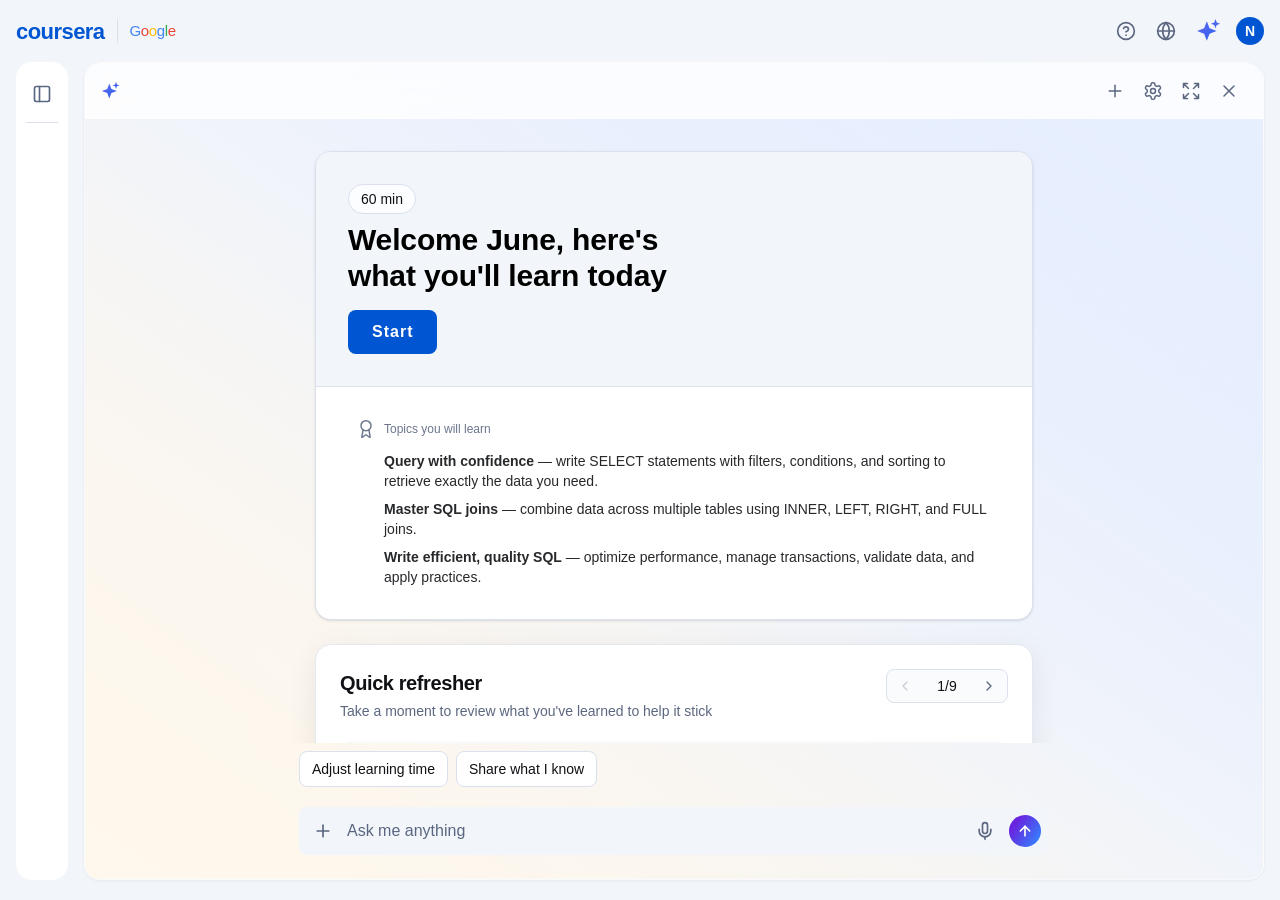
==== commit b0403c3b: "Rename Quick Recap to Quick refresher in After 1 week prototype Co-Authored-By: Claude Sonnet 4.6 <n" ====
--- a/research-new/index.html
+++ b/research-new/index.html
@@ -7,7 +7,7 @@
     <link rel="preconnect" href="https://fonts.googleapis.com" />
     <link rel="preconnect" href="https://fonts.gstatic.com" crossorigin />
     <link href="https://fonts.googleapis.com/css2?family=Inter:wght@400;500;600&family=Source+Sans+3:wght@400;600;700&display=swap" rel="stylesheet" />
-    <script type="module" crossorigin src="./assets/index-Ctb9FeWC.js"></script>
+    <script type="module" crossorigin src="./assets/index-BWr7B-K8.js"></script>
     <link rel="stylesheet" crossorigin href="./assets/index-Dk4IM1WJ.css">
   </head>
   <body>
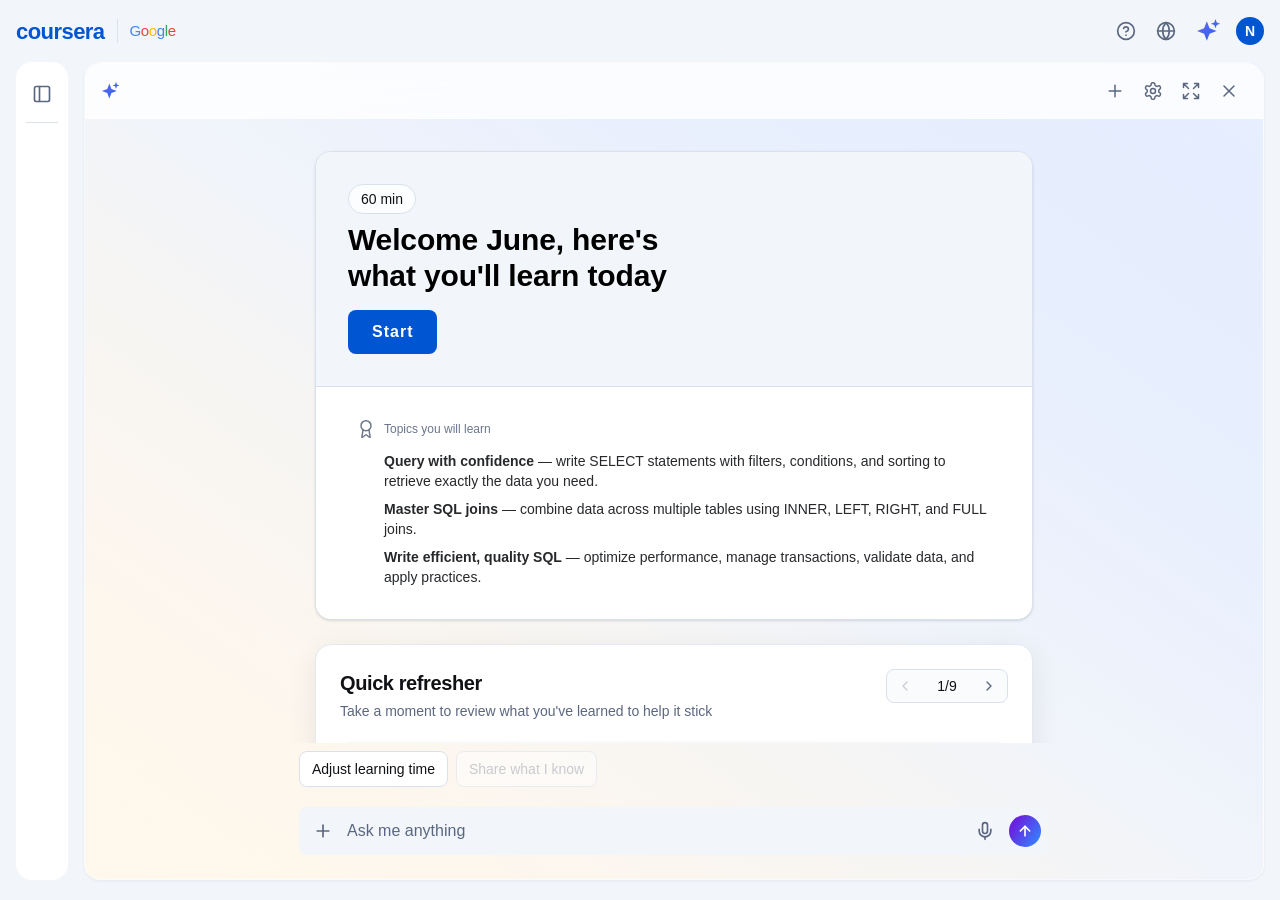
==== commit b56afb60: "Disable Share what I know button in After 1 week prototype Co-Authored-By: Claude Sonnet 4.6 <norepl" ====
--- a/research-new/index.html
+++ b/research-new/index.html
@@ -7,8 +7,8 @@
     <link rel="preconnect" href="https://fonts.googleapis.com" />
     <link rel="preconnect" href="https://fonts.gstatic.com" crossorigin />
     <link href="https://fonts.googleapis.com/css2?family=Inter:wght@400;500;600&family=Source+Sans+3:wght@400;600;700&display=swap" rel="stylesheet" />
-    <script type="module" crossorigin src="./assets/index-BWr7B-K8.js"></script>
-    <link rel="stylesheet" crossorigin href="./assets/index-Dk4IM1WJ.css">
+    <script type="module" crossorigin src="./assets/index-DgQ_9bBN.js"></script>
+    <link rel="stylesheet" crossorigin href="./assets/index-D_OF1edk.css">
   </head>
   <body>
     <div id="root"></div>
--- a/research-new/assets/index-D_OF1edk.css
+++ b/research-new/assets/index-D_OF1edk.css
@@ -0,0 +1 @@
+/*! tailwindcss v4.2.2 | MIT License | https://tailwindcss.com */@layer properties{@supports (((-webkit-hyphens:none)) and (not (margin-trim:inline))) or ((-moz-orient:inline) and (not (color:rgb(from red r g b)))){*,:before,:after,::backdrop{--tw-rotate-x:initial;--tw-rotate-y:initial;--tw-rotate-z:initial;--tw-skew-x:initial;--tw-skew-y:initial;--tw-space-y-reverse:0;--tw-border-style:solid;--tw-gradient-position:initial;--tw-gradient-from:#0000;--tw-gradient-via:#0000;--tw-gradient-to:#0000;--tw-gradient-stops:initial;--tw-gradient-via-stops:initial;--tw-gradient-from-position:0%;--tw-gradient-via-position:50%;--tw-gradient-to-position:100%;--tw-leading:initial;--tw-font-weight:initial;--tw-tracking:initial;--tw-ordinal:initial;--tw-slashed-zero:initial;--tw-numeric-figure:initial;--tw-numeric-spacing:initial;--tw-numeric-fraction:initial;--tw-shadow:0 0 #0000;--tw-shadow-color:initial;--tw-shadow-alpha:100%;--tw-inset-shadow:0 0 #0000;--tw-inset-shadow-color:initial;--tw-inset-shadow-alpha:100%;--tw-ring-color:initial;--tw-ring-shadow:0 0 #0000;--tw-inset-ring-color:initial;--tw-inset-ring-shadow:0 0 #0000;--tw-ring-inset:initial;--tw-ring-offset-width:0px;--tw-ring-offset-color:#fff;--tw-ring-offset-shadow:0 0 #0000;--tw-blur:initial;--tw-brightness:initial;--tw-contrast:initial;--tw-grayscale:initial;--tw-hue-rotate:initial;--tw-invert:initial;--tw-opacity:initial;--tw-saturate:initial;--tw-sepia:initial;--tw-drop-shadow:initial;--tw-drop-shadow-color:initial;--tw-drop-shadow-alpha:100%;--tw-drop-shadow-size:initial;--tw-backdrop-blur:initial;--tw-backdrop-brightness:initial;--tw-backdrop-contrast:initial;--tw-backdrop-grayscale:initial;--tw-backdrop-hue-rotate:initial;--tw-backdrop-invert:initial;--tw-backdrop-opacity:initial;--tw-backdrop-saturate:initial;--tw-backdrop-sepia:initial;--tw-duration:initial;--tw-ease:initial}}}@layer theme{:root,:host{--font-sans:"Source Sans 3", sans-serif;--font-mono:ui-monospace, SFMono-Regular, Menlo, Monaco, Consolas, "Liberation Mono", "Courier New", monospace;--color-emerald-600:oklch(59.6% .145 163.225);--color-blue-50:oklch(97% .014 254.604);--color-blue-500:oklch(62.3% .214 259.815);--color-purple-50:oklch(97.7% .014 308.299);--color-purple-100:oklch(94.6% .033 307.174);--color-purple-300:oklch(82.7% .119 306.383);--color-purple-400:oklch(71.4% .203 305.504);--color-purple-600:oklch(55.8% .288 302.321);--color-gray-50:oklch(98.5% .002 247.839);--color-gray-100:oklch(96.7% .003 264.542);--color-gray-400:oklch(70.7% .022 261.325);--color-black:#000;--color-white:#fff;--spacing:.25rem;--container-md:28rem;--text-xs:.75rem;--text-xs--line-height:calc(1 / .75);--text-sm:.875rem;--text-sm--line-height:calc(1.25 / .875);--text-base:1rem;--text-base--line-height: 1.5 ;--text-lg:1.125rem;--text-lg--line-height:calc(1.75 / 1.125);--text-xl:1.25rem;--text-xl--line-height:calc(1.75 / 1.25);--text-4xl:2.25rem;--text-4xl--line-height:calc(2.5 / 2.25);--font-weight-normal:400;--font-weight-medium:500;--font-weight-semibold:600;--font-weight-bold:700;--tracking-tight:-.025em;--tracking-wider:.05em;--leading-tight:1.25;--leading-snug:1.375;--radius-sm:.25rem;--radius-md:.375rem;--radius-lg:.5rem;--radius-xl:.75rem;--radius-2xl:1rem;--ease-out:cubic-bezier(0, 0, .2, 1);--ease-in-out:cubic-bezier(.4, 0, .2, 1);--animate-spin:spin 1s linear infinite;--animate-bounce:bounce 1s infinite;--blur-md:12px;--default-transition-duration:.15s;--default-transition-timing-function:cubic-bezier(.4, 0, .2, 1);--default-font-family:var(--font-sans);--default-mono-font-family:var(--font-mono);--color-primary:#0056d2;--color-primary-hover:#004ab8;--color-light-blue:#e3eeff;--color-page-bg:#f2f5fa;--color-text-dark:#0f1114;--color-text-muted:#5b6780;--color-border:#dae1ed;--color-xp-orange:#c74504;--animate-hint-in:hint-slide-in .2s ease-out both}}@layer base{*,:after,:before,::backdrop{box-sizing:border-box;border:0 solid;margin:0;padding:0}::file-selector-button{box-sizing:border-box;border:0 solid;margin:0;padding:0}html,:host{-webkit-text-size-adjust:100%;-moz-tab-size:4;tab-size:4;line-height:1.5;font-family:var(--default-font-family,ui-sans-serif, system-ui, sans-serif, "Apple Color Emoji", "Segoe UI Emoji", "Segoe UI Symbol", "Noto Color Emoji");font-feature-settings:var(--default-font-feature-settings,normal);font-variation-settings:var(--default-font-variation-settings,normal);-webkit-tap-highlight-color:transparent}hr{height:0;color:inherit;border-top-width:1px}abbr:where([title]){-webkit-text-decoration:underline dotted;text-decoration:underline dotted}h1,h2,h3,h4,h5,h6{font-size:inherit;font-weight:inherit}a{color:inherit;-webkit-text-decoration:inherit;text-decoration:inherit}b,strong{font-weight:bolder}code,kbd,samp,pre{font-family:var(--default-mono-font-family,ui-monospace, SFMono-Regular, Menlo, Monaco, Consolas, "Liberation Mono", "Courier New", monospace);font-feature-settings:var(--default-mono-font-feature-settings,normal);font-variation-settings:var(--default-mono-font-variation-settings,normal);font-size:1em}small{font-size:80%}sub,sup{vertical-align:baseline;font-size:75%;line-height:0;position:relative}sub{bottom:-.25em}sup{top:-.5em}table{text-indent:0;border-color:inherit;border-collapse:collapse}:-moz-focusring{outline:auto}progress{vertical-align:baseline}summary{display:list-item}ol,ul,menu{list-style:none}img,svg,video,canvas,audio,iframe,embed,object{vertical-align:middle;display:block}img,video{max-width:100%;height:auto}button,input,select,optgroup,textarea{font:inherit;font-feature-settings:inherit;font-variation-settings:inherit;letter-spacing:inherit;color:inherit;opacity:1;background-color:#0000;border-radius:0}::file-selector-button{font:inherit;font-feature-settings:inherit;font-variation-settings:inherit;letter-spacing:inherit;color:inherit;opacity:1;background-color:#0000;border-radius:0}:where(select:is([multiple],[size])) optgroup{font-weight:bolder}:where(select:is([multiple],[size])) optgroup option{padding-inline-start:20px}::file-selector-button{margin-inline-end:4px}::placeholder{opacity:1}@supports (not ((-webkit-appearance:-apple-pay-button))) or (contain-intrinsic-size:1px){::placeholder{color:currentColor}@supports (color:color-mix(in lab,red,red)){::placeholder{color:color-mix(in oklab,currentcolor 50%,transparent)}}}textarea{resize:vertical}::-webkit-search-decoration{-webkit-appearance:none}::-webkit-date-and-time-value{min-height:1lh;text-align:inherit}::-webkit-datetime-edit{display:inline-flex}::-webkit-datetime-edit-fields-wrapper{padding:0}::-webkit-datetime-edit{padding-block:0}::-webkit-datetime-edit-year-field{padding-block:0}::-webkit-datetime-edit-month-field{padding-block:0}::-webkit-datetime-edit-day-field{padding-block:0}::-webkit-datetime-edit-hour-field{padding-block:0}::-webkit-datetime-edit-minute-field{padding-block:0}::-webkit-datetime-edit-second-field{padding-block:0}::-webkit-datetime-edit-millisecond-field{padding-block:0}::-webkit-datetime-edit-meridiem-field{padding-block:0}::-webkit-calendar-picker-indicator{line-height:1}:-moz-ui-invalid{box-shadow:none}button,input:where([type=button],[type=reset],[type=submit]){-webkit-appearance:button;-moz-appearance:button;appearance:button}::file-selector-button{-webkit-appearance:button;-moz-appearance:button;appearance:button}::-webkit-inner-spin-button{height:auto}::-webkit-outer-spin-button{height:auto}[hidden]:where(:not([hidden=until-found])){display:none!important}}@layer components;@layer utilities{.pointer-events-none{pointer-events:none}.visible{visibility:visible}.absolute{position:absolute}.fixed{position:fixed}.relative{position:relative}.inset-0{inset:calc(var(--spacing) * 0)}.start{inset-inline-start:var(--spacing)}.top-0{top:calc(var(--spacing) * 0)}.top-4{top:calc(var(--spacing) * 4)}.right-4{right:calc(var(--spacing) * 4)}.left-0{left:calc(var(--spacing) * 0)}.z-0{z-index:0}.z-10{z-index:10}.z-50{z-index:50}.mx-1\.5{margin-inline:calc(var(--spacing) * 1.5)}.mx-5{margin-inline:calc(var(--spacing) * 5)}.mx-auto{margin-inline:auto}.my-2{margin-block:calc(var(--spacing) * 2)}.-mt-0\.5{margin-top:calc(var(--spacing) * -.5)}.mt-0\.5{margin-top:calc(var(--spacing) * .5)}.mt-1{margin-top:calc(var(--spacing) * 1)}.mt-1\.5{margin-top:calc(var(--spacing) * 1.5)}.mt-2{margin-top:calc(var(--spacing) * 2)}.mt-3{margin-top:calc(var(--spacing) * 3)}.mt-4{margin-top:calc(var(--spacing) * 4)}.mt-5{margin-top:calc(var(--spacing) * 5)}.mt-6{margin-top:calc(var(--spacing) * 6)}.mt-8{margin-top:calc(var(--spacing) * 8)}.mt-10{margin-top:calc(var(--spacing) * 10)}.-mr-1{margin-right:calc(var(--spacing) * -1)}.mb-1{margin-bottom:calc(var(--spacing) * 1)}.mb-2{margin-bottom:calc(var(--spacing) * 2)}.mb-3{margin-bottom:calc(var(--spacing) * 3)}.mb-4{margin-bottom:calc(var(--spacing) * 4)}.mb-5{margin-bottom:calc(var(--spacing) * 5)}.mb-6{margin-bottom:calc(var(--spacing) * 6)}.ml-1{margin-left:calc(var(--spacing) * 1)}.ml-6{margin-left:calc(var(--spacing) * 6)}.box-border{box-sizing:border-box}.block{display:block}.flex{display:flex}.grid{display:grid}.hidden{display:none}.inline-flex{display:inline-flex}.table{display:table}.size-6{width:calc(var(--spacing) * 6);height:calc(var(--spacing) * 6)}.h-1{height:calc(var(--spacing) * 1)}.h-1\.5{height:calc(var(--spacing) * 1.5)}.h-2{height:calc(var(--spacing) * 2)}.h-3{height:calc(var(--spacing) * 3)}.h-3\.5{height:calc(var(--spacing) * 3.5)}.h-4{height:calc(var(--spacing) * 4)}.h-5{height:calc(var(--spacing) * 5)}.h-6{height:calc(var(--spacing) * 6)}.h-7{height:calc(var(--spacing) * 7)}.h-8{height:calc(var(--spacing) * 8)}.h-9{height:calc(var(--spacing) * 9)}.h-10{height:calc(var(--spacing) * 10)}.h-12{height:calc(var(--spacing) * 12)}.h-14{height:calc(var(--spacing) * 14)}.h-16{height:calc(var(--spacing) * 16)}.h-\[25px\]{height:25px}.h-\[26px\]{height:26px}.h-\[56px\]{height:56px}.h-\[168px\]{height:168px}.h-\[195px\]{height:195px}.h-\[214px\]{height:214px}.h-full{height:100%}.h-px{height:1px}.h-screen{height:100vh}.max-h-\[90vh\]{max-height:90vh}.max-h-full{max-height:100%}.min-h-0{min-height:calc(var(--spacing) * 0)}.min-h-\[220px\]{min-height:220px}.min-h-\[246px\]{min-height:246px}.w-1\.5{width:calc(var(--spacing) * 1.5)}.w-2{width:calc(var(--spacing) * 2)}.w-3{width:calc(var(--spacing) * 3)}.w-3\.5{width:calc(var(--spacing) * 3.5)}.w-4{width:calc(var(--spacing) * 4)}.w-5{width:calc(var(--spacing) * 5)}.w-6{width:calc(var(--spacing) * 6)}.w-7{width:calc(var(--spacing) * 7)}.w-8{width:calc(var(--spacing) * 8)}.w-10{width:calc(var(--spacing) * 10)}.w-12{width:calc(var(--spacing) * 12)}.w-\[25px\]{width:25px}.w-\[26px\]{width:26px}.w-\[52px\]{width:52px}.w-\[72px\]{width:72px}.w-\[74px\]{width:74px}.w-\[88px\]{width:88px}.w-\[220px\]{width:220px}.w-\[237px\]{width:237px}.w-\[280px\]{width:280px}.w-\[289px\]{width:289px}.w-\[360px\]{width:360px}.w-\[400px\]{width:400px}.w-\[488px\]{width:488px}.w-full{width:100%}.w-px{width:1px}.max-w-\[80\%\]{max-width:80%}.max-w-\[398px\]{max-width:398px}.max-w-\[499px\]{max-width:499px}.max-w-\[620px\]{max-width:620px}.max-w-\[720px\]{max-width:720px}.max-w-\[750px\]{max-width:750px}.max-w-\[770px\]{max-width:770px}.max-w-\[818px\]{max-width:818px}.max-w-\[1100px\]{max-width:1100px}.max-w-\[min\(100\%\,420px\)\]{max-width:min(100%,420px)}.max-w-full{max-width:100%}.max-w-md{max-width:var(--container-md)}.min-w-0{min-width:calc(var(--spacing) * 0)}.min-w-\[3rem\]{min-width:3rem}.flex-1{flex:1}.shrink-0{flex-shrink:0}.transform{transform:var(--tw-rotate-x,) var(--tw-rotate-y,) var(--tw-rotate-z,) var(--tw-skew-x,) var(--tw-skew-y,)}.animate-bounce{animation:var(--animate-bounce)}.animate-hint-in{animation:var(--animate-hint-in)}.animate-spin{animation:var(--animate-spin)}.cursor-not-allowed{cursor:not-allowed}.cursor-pointer{cursor:pointer}.cursor-text{cursor:text}.list-disc{list-style-type:disc}.flex-col{flex-direction:column}.flex-wrap{flex-wrap:wrap}.items-center{align-items:center}.items-start{align-items:flex-start}.justify-between{justify-content:space-between}.justify-center{justify-content:center}.justify-end{justify-content:flex-end}.gap-0\.5{gap:calc(var(--spacing) * .5)}.gap-1{gap:calc(var(--spacing) * 1)}.gap-1\.5{gap:calc(var(--spacing) * 1.5)}.gap-2{gap:calc(var(--spacing) * 2)}.gap-2\.5{gap:calc(var(--spacing) * 2.5)}.gap-3{gap:calc(var(--spacing) * 3)}.gap-4{gap:calc(var(--spacing) * 4)}.gap-5{gap:calc(var(--spacing) * 5)}.gap-6{gap:calc(var(--spacing) * 6)}.gap-8{gap:calc(var(--spacing) * 8)}:where(.space-y-0\.5>:not(:last-child)){--tw-space-y-reverse:0;margin-block-start:calc(calc(var(--spacing) * .5) * var(--tw-space-y-reverse));margin-block-end:calc(calc(var(--spacing) * .5) * calc(1 - var(--tw-space-y-reverse)))}.self-start{align-self:flex-start}.overflow-auto{overflow:auto}.overflow-clip{overflow:clip}.overflow-hidden{overflow:hidden}.overflow-x-hidden{overflow-x:hidden}.overflow-y-auto{overflow-y:auto}.overflow-y-hidden{overflow-y:hidden}.rounded{border-radius:.25rem}.rounded-2xl{border-radius:var(--radius-2xl)}.rounded-\[2px\]{border-radius:2px}.rounded-\[4px\]{border-radius:4px}.rounded-\[6px\]{border-radius:6px}.rounded-full{border-radius:3.40282e38px}.rounded-lg{border-radius:var(--radius-lg)}.rounded-md{border-radius:var(--radius-md)}.rounded-sm{border-radius:var(--radius-sm)}.rounded-xl{border-radius:var(--radius-xl)}.rounded-t-2xl{border-top-left-radius:var(--radius-2xl);border-top-right-radius:var(--radius-2xl)}.rounded-tl-2xl{border-top-left-radius:var(--radius-2xl)}.rounded-tl-lg{border-top-left-radius:var(--radius-lg)}.rounded-tr-2xl{border-top-right-radius:var(--radius-2xl)}.rounded-tr-lg{border-top-right-radius:var(--radius-lg)}.rounded-br-2xl{border-bottom-right-radius:var(--radius-2xl)}.rounded-bl-2xl{border-bottom-left-radius:var(--radius-2xl)}.rounded-bl-lg{border-bottom-left-radius:var(--radius-lg)}.border{border-style:var(--tw-border-style);border-width:1px}.border-2{border-style:var(--tw-border-style);border-width:2px}.border-t{border-top-style:var(--tw-border-style);border-top-width:1px}.border-r{border-right-style:var(--tw-border-style);border-right-width:1px}.border-b{border-bottom-style:var(--tw-border-style);border-bottom-width:1px}.border-l{border-left-style:var(--tw-border-style);border-left-width:1px}.border-l-2{border-left-style:var(--tw-border-style);border-left-width:2px}.border-l-\[3px\]{border-left-style:var(--tw-border-style);border-left-width:3px}.border-\[\#3e3e42\]{border-color:#3e3e42}.border-\[\#0056d2\]{border-color:#0056d2}.border-\[\#d1d5db\]{border-color:#d1d5db}.border-\[\#dae1ed\]{border-color:#dae1ed}.border-\[\#ddd6fe\]\/60{border-color:#ddd6fe99}.border-\[\#e4e9f0\]{border-color:#e4e9f0}.border-\[\#e8eef7\]{border-color:#e8eef7}.border-\[\#eee\]{border-color:#eee}.border-\[\#f0f0f0\]{border-color:#f0f0f0}.border-border{border-color:var(--color-border)}.border-border\/60{border-color:#dae1ed99}@supports (color:color-mix(in lab,red,red)){.border-border\/60{border-color:color-mix(in oklab,var(--color-border) 60%,transparent)}}.border-primary{border-color:var(--color-primary)}.border-transparent{border-color:#0000}.border-white{border-color:var(--color-white)}.border-white\/10{border-color:#ffffff1a}@supports (color:color-mix(in lab,red,red)){.border-white\/10{border-color:color-mix(in oklab,var(--color-white) 10%,transparent)}}.border-white\/50{border-color:#ffffff80}@supports (color:color-mix(in lab,red,red)){.border-white\/50{border-color:color-mix(in oklab,var(--color-white) 50%,transparent)}}.border-white\/70{border-color:#ffffffb3}@supports (color:color-mix(in lab,red,red)){.border-white\/70{border-color:color-mix(in oklab,var(--color-white) 70%,transparent)}}.bg-\[\#1a1a2e\]{background-color:#1a1a2e}.bg-\[\#1e1e1e\]{background-color:#1e1e1e}.bg-\[\#1f1f1f\]{background-color:#1f1f1f}.bg-\[\#3c3c3c\]{background-color:#3c3c3c}.bg-\[\#007acc\]{background-color:#007acc}.bg-\[\#0048b0\]{background-color:#0048b0}.bg-\[\#0056D2\]{background-color:#0056d2}.bg-\[\#264f78\]\/50{background-color:#264f7880}.bg-\[\#333\]{background-color:#333}.bg-\[\#37373d\]{background-color:#37373d}.bg-\[\#095941\]{background-color:#095941}.bg-\[\#252526\]{background-color:#252526}.bg-\[\#E8EEF7\]{background-color:#e8eef7}.bg-\[\#F0F8FF\]{background-color:#f0f8ff}.bg-\[\#F3F4F6\]{background-color:#f3f4f6}.bg-\[\#FFFFFF\]{background-color:#fff}.bg-\[\#e3eeff\]{background-color:#e3eeff}.bg-\[\#ede9fe\]{background-color:#ede9fe}.bg-\[\#f0f6ff\]{background-color:#f0f6ff}.bg-\[\#f0f6ff\]\/60{background-color:#f0f6ff99}.bg-\[\#f2f5fa\]{background-color:#f2f5fa}.bg-\[\#f8fafc\]{background-color:#f8fafc}.bg-\[\#fafbfc\]{background-color:#fafbfc}.bg-black\/40{background-color:#0006}@supports (color:color-mix(in lab,red,red)){.bg-black\/40{background-color:color-mix(in oklab,var(--color-black) 40%,transparent)}}.bg-border{background-color:var(--color-border)}.bg-border\/60{background-color:#dae1ed99}@supports (color:color-mix(in lab,red,red)){.bg-border\/60{background-color:color-mix(in oklab,var(--color-border) 60%,transparent)}}.bg-light-blue{background-color:var(--color-light-blue)}.bg-page-bg{background-color:var(--color-page-bg)}.bg-primary{background-color:var(--color-primary)}.bg-purple-50{background-color:var(--color-purple-50)}.bg-purple-100\/60{background-color:#f3e8ff99}@supports (color:color-mix(in lab,red,red)){.bg-purple-100\/60{background-color:color-mix(in oklab,var(--color-purple-100) 60%,transparent)}}.bg-purple-400{background-color:var(--color-purple-400)}.bg-text-muted\/50{background-color:#5b678080}@supports (color:color-mix(in lab,red,red)){.bg-text-muted\/50{background-color:color-mix(in oklab,var(--color-text-muted) 50%,transparent)}}.bg-transparent{background-color:#0000}.bg-white{background-color:var(--color-white)}.bg-white\/60{background-color:#fff9}@supports (color:color-mix(in lab,red,red)){.bg-white\/60{background-color:color-mix(in oklab,var(--color-white) 60%,transparent)}}.bg-white\/80{background-color:#fffc}@supports (color:color-mix(in lab,red,red)){.bg-white\/80{background-color:color-mix(in oklab,var(--color-white) 80%,transparent)}}.bg-gradient-to-bl{--tw-gradient-position:to bottom left in oklab;background-image:linear-gradient(var(--tw-gradient-stops))}.bg-gradient-to-br{--tw-gradient-position:to bottom right in oklab;background-image:linear-gradient(var(--tw-gradient-stops))}.from-\[\#dfe9ff\]{--tw-gradient-from:#dfe9ff;--tw-gradient-stops:var(--tw-gradient-via-stops,var(--tw-gradient-position), var(--tw-gradient-from) var(--tw-gradient-from-position), var(--tw-gradient-to) var(--tw-gradient-to-position))}.from-\[\#e8f0ff\]\/90{--tw-gradient-from:oklab(95.3534% -.00260192 -.0217937/.9);--tw-gradient-stops:var(--tw-gradient-via-stops,var(--tw-gradient-position), var(--tw-gradient-from) var(--tw-gradient-from-position), var(--tw-gradient-to) var(--tw-gradient-to-position))}.from-\[\#f9a8d4\]{--tw-gradient-from:#f9a8d4;--tw-gradient-stops:var(--tw-gradient-via-stops,var(--tw-gradient-position), var(--tw-gradient-from) var(--tw-gradient-from-position), var(--tw-gradient-to) var(--tw-gradient-to-position))}.from-purple-600{--tw-gradient-from:var(--color-purple-600);--tw-gradient-stops:var(--tw-gradient-via-stops,var(--tw-gradient-position), var(--tw-gradient-from) var(--tw-gradient-from-position), var(--tw-gradient-to) var(--tw-gradient-to-position))}.via-\[\#a78bfa\]{--tw-gradient-via:#a78bfa;--tw-gradient-via-stops:var(--tw-gradient-position), var(--tw-gradient-from) var(--tw-gradient-from-position), var(--tw-gradient-via) var(--tw-gradient-via-position), var(--tw-gradient-to) var(--tw-gradient-to-position);--tw-gradient-stops:var(--tw-gradient-via-stops)}.via-\[\#f1f4fa\]{--tw-gradient-via:#f1f4fa;--tw-gradient-via-stops:var(--tw-gradient-position), var(--tw-gradient-from) var(--tw-gradient-from-position), var(--tw-gradient-via) var(--tw-gradient-via-position), var(--tw-gradient-to) var(--tw-gradient-to-position);--tw-gradient-stops:var(--tw-gradient-via-stops)}.via-transparent{--tw-gradient-via:transparent;--tw-gradient-via-stops:var(--tw-gradient-position), var(--tw-gradient-from) var(--tw-gradient-from-position), var(--tw-gradient-via) var(--tw-gradient-via-position), var(--tw-gradient-to) var(--tw-gradient-to-position);--tw-gradient-stops:var(--tw-gradient-via-stops)}.to-\[\#38bdf8\]{--tw-gradient-to:#38bdf8;--tw-gradient-stops:var(--tw-gradient-via-stops,var(--tw-gradient-position), var(--tw-gradient-from) var(--tw-gradient-from-position), var(--tw-gradient-to) var(--tw-gradient-to-position))}.to-\[\#fff6e8\]{--tw-gradient-to:#fff6e8;--tw-gradient-stops:var(--tw-gradient-via-stops,var(--tw-gradient-position), var(--tw-gradient-from) var(--tw-gradient-from-position), var(--tw-gradient-to) var(--tw-gradient-to-position))}.to-\[\#fff8ed\]\/80{--tw-gradient-to:oklab(98.1561% .00301901 .0160593/.8);--tw-gradient-stops:var(--tw-gradient-via-stops,var(--tw-gradient-position), var(--tw-gradient-from) var(--tw-gradient-from-position), var(--tw-gradient-to) var(--tw-gradient-to-position))}.to-blue-500{--tw-gradient-to:var(--color-blue-500);--tw-gradient-stops:var(--tw-gradient-via-stops,var(--tw-gradient-position), var(--tw-gradient-from) var(--tw-gradient-from-position), var(--tw-gradient-to) var(--tw-gradient-to-position))}.bg-cover{background-size:cover}.bg-center{background-position:50%}.bg-no-repeat{background-repeat:no-repeat}.object-contain{object-fit:contain}.object-cover{object-fit:cover}.p-0\.5{padding:calc(var(--spacing) * .5)}.p-1{padding:calc(var(--spacing) * 1)}.p-1\.5{padding:calc(var(--spacing) * 1.5)}.p-2{padding:calc(var(--spacing) * 2)}.p-3{padding:calc(var(--spacing) * 3)}.p-4{padding:calc(var(--spacing) * 4)}.p-5{padding:calc(var(--spacing) * 5)}.p-\[2px\]{padding:2px}.px-1{padding-inline:calc(var(--spacing) * 1)}.px-1\.5{padding-inline:calc(var(--spacing) * 1.5)}.px-2{padding-inline:calc(var(--spacing) * 2)}.px-2\.5{padding-inline:calc(var(--spacing) * 2.5)}.px-3{padding-inline:calc(var(--spacing) * 3)}.px-4{padding-inline:calc(var(--spacing) * 4)}.px-5{padding-inline:calc(var(--spacing) * 5)}.px-6{padding-inline:calc(var(--spacing) * 6)}.px-8{padding-inline:calc(var(--spacing) * 8)}.px-10{padding-inline:calc(var(--spacing) * 10)}.px-\[5\%\]{padding-inline:5%}.py-0\.5{padding-block:calc(var(--spacing) * .5)}.py-1{padding-block:calc(var(--spacing) * 1)}.py-1\.5{padding-block:calc(var(--spacing) * 1.5)}.py-2{padding-block:calc(var(--spacing) * 2)}.py-2\.5{padding-block:calc(var(--spacing) * 2.5)}.py-3{padding-block:calc(var(--spacing) * 3)}.py-4{padding-block:calc(var(--spacing) * 4)}.py-6{padding-block:calc(var(--spacing) * 6)}.py-8{padding-block:calc(var(--spacing) * 8)}.py-10{padding-block:calc(var(--spacing) * 10)}.pt-2{padding-top:calc(var(--spacing) * 2)}.pt-4{padding-top:calc(var(--spacing) * 4)}.pt-5{padding-top:calc(var(--spacing) * 5)}.pt-6{padding-top:calc(var(--spacing) * 6)}.pr-3{padding-right:calc(var(--spacing) * 3)}.pr-8{padding-right:calc(var(--spacing) * 8)}.pb-2{padding-bottom:calc(var(--spacing) * 2)}.pb-3{padding-bottom:calc(var(--spacing) * 3)}.pb-4{padding-bottom:calc(var(--spacing) * 4)}.pb-5{padding-bottom:calc(var(--spacing) * 5)}.pb-6{padding-bottom:calc(var(--spacing) * 6)}.pl-1\.5{padding-left:calc(var(--spacing) * 1.5)}.pl-2{padding-left:calc(var(--spacing) * 2)}.pl-4{padding-left:calc(var(--spacing) * 4)}.pl-6{padding-left:calc(var(--spacing) * 6)}.pl-7{padding-left:calc(var(--spacing) * 7)}.pl-8{padding-left:calc(var(--spacing) * 8)}.text-center{text-align:center}.text-left{text-align:left}.text-right{text-align:right}.font-\[\'Inter\'\,sans-serif\]{font-family:Inter,sans-serif}.font-\[\'Menlo\'\,\'Monaco\'\,\'Courier_New\'\,monospace\]{font-family:Menlo,Monaco,Courier New,monospace}.font-mono{font-family:var(--font-mono)}.font-sans{font-family:var(--font-sans)}.text-4xl{font-size:var(--text-4xl);line-height:var(--tw-leading,var(--text-4xl--line-height))}.text-base{font-size:var(--text-base);line-height:var(--tw-leading,var(--text-base--line-height))}.text-lg{font-size:var(--text-lg);line-height:var(--tw-leading,var(--text-lg--line-height))}.text-sm{font-size:var(--text-sm);line-height:var(--tw-leading,var(--text-sm--line-height))}.text-xl{font-size:var(--text-xl);line-height:var(--tw-leading,var(--text-xl--line-height))}.text-xs{font-size:var(--text-xs);line-height:var(--tw-leading,var(--text-xs--line-height))}.text-\[11px\]{font-size:11px}.text-\[13px\]{font-size:13px}.text-\[15px\]{font-size:15px}.text-\[16px\]{font-size:16px}.text-\[20px\]{font-size:20px}.text-\[22px\]{font-size:22px}.text-\[28px\]{font-size:28px}.text-\[30px\]{font-size:30px}.text-\[36px\]{font-size:36px}.leading-4{--tw-leading:calc(var(--spacing) * 4);line-height:calc(var(--spacing) * 4)}.leading-5{--tw-leading:calc(var(--spacing) * 5);line-height:calc(var(--spacing) * 5)}.leading-6{--tw-leading:calc(var(--spacing) * 6);line-height:calc(var(--spacing) * 6)}.leading-7{--tw-leading:calc(var(--spacing) * 7);line-height:calc(var(--spacing) * 7)}.leading-9{--tw-leading:calc(var(--spacing) * 9);line-height:calc(var(--spacing) * 9)}.leading-\[18px\]{--tw-leading:18px;line-height:18px}.leading-\[42px\]{--tw-leading:42px;line-height:42px}.leading-none{--tw-leading:1;line-height:1}.leading-snug{--tw-leading:var(--leading-snug);line-height:var(--leading-snug)}.leading-tight{--tw-leading:var(--leading-tight);line-height:var(--leading-tight)}.font-bold{--tw-font-weight:var(--font-weight-bold);font-weight:var(--font-weight-bold)}.font-medium{--tw-font-weight:var(--font-weight-medium);font-weight:var(--font-weight-medium)}.font-normal{--tw-font-weight:var(--font-weight-normal);font-weight:var(--font-weight-normal)}.font-semibold{--tw-font-weight:var(--font-weight-semibold);font-weight:var(--font-weight-semibold)}.tracking-\[-0\.02em\]{--tw-tracking:-.02em;letter-spacing:-.02em}.tracking-\[-0\.05px\]{--tw-tracking:-.05px;letter-spacing:-.05px}.tracking-\[-0\.5px\]{--tw-tracking:-.5px;letter-spacing:-.5px}.tracking-\[-0\.06px\]{--tw-tracking:-.06px;letter-spacing:-.06px}.tracking-\[-0\.15px\]{--tw-tracking:-.15px;letter-spacing:-.15px}.tracking-\[-0\.18px\]{--tw-tracking:-.18px;letter-spacing:-.18px}.tracking-\[-0\.048px\]{--tw-tracking:-.048px;letter-spacing:-.048px}.tracking-\[0\.16px\]{--tw-tracking:.16px;letter-spacing:.16px}.tracking-\[1px\]{--tw-tracking:1px;letter-spacing:1px}.tracking-tight{--tw-tracking:var(--tracking-tight);letter-spacing:var(--tracking-tight)}.tracking-wider{--tw-tracking:var(--tracking-wider);letter-spacing:var(--tracking-wider)}.whitespace-nowrap{white-space:nowrap}.whitespace-pre{white-space:pre}.text-\[\#1a1f2a\]{color:#1a1f2a}.text-\[\#1e2229\]{color:#1e2229}.text-\[\#1f1f1f\]{color:#1f1f1f}.text-\[\#4a5565\]{color:#4a5565}.text-\[\#4ade80\]{color:#4ade80}.text-\[\#5b6780\]{color:#5b6780}.text-\[\#7d166a\]{color:#7d166a}.text-\[\#9cdcfe\]{color:#9cdcfe}.text-\[\#22c55e\]{color:#22c55e}.text-\[\#34A853\]{color:#34a853}.text-\[\#0048b0\]{color:#0048b0}.text-\[\#0056d2\]{color:#0056d2}.text-\[\#79a60d\]{color:#79a60d}.text-\[\#99a1af\]{color:#99a1af}.text-\[\#276a1a\]{color:#276a1a}.text-\[\#404b61\]{color:#404b61}.text-\[\#569cd6\]{color:#569cd6}.text-\[\#999\]{color:#999}.text-\[\#4285F4\]{color:#4285f4}.text-\[\#636363\]{color:#636363}.text-\[\#EA4335\]{color:#ea4335}.text-\[\#FBBC04\]{color:#fbbc04}.text-\[\#af8001\]{color:#af8001}.text-\[\#ccc\]{color:#ccc}.text-\[\#ce9178\]{color:#ce9178}.text-\[\#d1d5dc\]{color:#d1d5dc}.text-\[\#d4d4d4\]{color:#d4d4d4}.text-\[\#f05bd5\]{color:#f05bd5}.text-\[\#ff6308\]{color:#ff6308}.text-black{color:var(--color-black)}.text-black\/80{color:#000c}@supports (color:color-mix(in lab,red,red)){.text-black\/80{color:color-mix(in oklab,var(--color-black) 80%,transparent)}}.text-emerald-600{color:var(--color-emerald-600)}.text-gray-400{color:var(--color-gray-400)}.text-primary{color:var(--color-primary)}.text-purple-300{color:var(--color-purple-300)}.text-purple-400{color:var(--color-purple-400)}.text-text-dark{color:var(--color-text-dark)}.text-text-dark\/85{color:#0f1114d9}@supports (color:color-mix(in lab,red,red)){.text-text-dark\/85{color:color-mix(in oklab,var(--color-text-dark) 85%,transparent)}}.text-text-dark\/90{color:#0f1114e6}@supports (color:color-mix(in lab,red,red)){.text-text-dark\/90{color:color-mix(in oklab,var(--color-text-dark) 90%,transparent)}}.text-text-muted{color:var(--color-text-muted)}.text-text-muted\/90{color:#5b6780e6}@supports (color:color-mix(in lab,red,red)){.text-text-muted\/90{color:color-mix(in oklab,var(--color-text-muted) 90%,transparent)}}.text-white{color:var(--color-white)}.text-xp-orange{color:var(--color-xp-orange)}.uppercase{text-transform:uppercase}.tabular-nums{--tw-numeric-spacing:tabular-nums;font-variant-numeric:var(--tw-ordinal,) var(--tw-slashed-zero,) var(--tw-numeric-figure,) var(--tw-numeric-spacing,) var(--tw-numeric-fraction,)}.underline{text-decoration-line:underline}.decoration-text-muted\/50{text-decoration-color:#5b678080}@supports (color:color-mix(in lab,red,red)){.decoration-text-muted\/50{-webkit-text-decoration-color:color-mix(in oklab,var(--color-text-muted) 50%,transparent);text-decoration-color:color-mix(in oklab,var(--color-text-muted) 50%,transparent)}}.underline-offset-2{text-underline-offset:2px}.opacity-0{opacity:0}.opacity-50{opacity:.5}.opacity-90{opacity:.9}.opacity-100{opacity:1}.opacity-\[0\.35\]{opacity:.35}.shadow-2xl{--tw-shadow:0 25px 50px -12px var(--tw-shadow-color,#00000040);box-shadow:var(--tw-inset-shadow),var(--tw-inset-ring-shadow),var(--tw-ring-offset-shadow),var(--tw-ring-shadow),var(--tw-shadow)}.shadow-\[0_1px_3px_rgba\(15\,23\,42\,0\.06\)\]{--tw-shadow:0 1px 3px var(--tw-shadow-color,#0f172a0f);box-shadow:var(--tw-inset-shadow),var(--tw-inset-ring-shadow),var(--tw-ring-offset-shadow),var(--tw-ring-shadow),var(--tw-shadow)}.shadow-\[0_8px_30px_rgba\(15\,23\,42\,0\.08\)\]{--tw-shadow:0 8px 30px var(--tw-shadow-color,#0f172a14);box-shadow:var(--tw-inset-shadow),var(--tw-inset-ring-shadow),var(--tw-ring-offset-shadow),var(--tw-ring-shadow),var(--tw-shadow)}.shadow-\[0px_4px_7px_1px_rgba\(0\,0\,0\,0\.10\)\]{--tw-shadow:0px 4px 7px 1px var(--tw-shadow-color,#0000001a);box-shadow:var(--tw-inset-shadow),var(--tw-inset-ring-shadow),var(--tw-ring-offset-shadow),var(--tw-ring-shadow),var(--tw-shadow)}.shadow-\[inset_0_1px_0_rgba\(255\,255\,255\,0\.35\)\]{--tw-shadow:inset 0 1px 0 var(--tw-shadow-color,#ffffff59);box-shadow:var(--tw-inset-shadow),var(--tw-inset-ring-shadow),var(--tw-ring-offset-shadow),var(--tw-ring-shadow),var(--tw-shadow)}.shadow-lg{--tw-shadow:0 10px 15px -3px var(--tw-shadow-color,#0000001a), 0 4px 6px -4px var(--tw-shadow-color,#0000001a);box-shadow:var(--tw-inset-shadow),var(--tw-inset-ring-shadow),var(--tw-ring-offset-shadow),var(--tw-ring-shadow),var(--tw-shadow)}.shadow-sm{--tw-shadow:0 1px 3px 0 var(--tw-shadow-color,#0000001a), 0 1px 2px -1px var(--tw-shadow-color,#0000001a);box-shadow:var(--tw-inset-shadow),var(--tw-inset-ring-shadow),var(--tw-ring-offset-shadow),var(--tw-ring-shadow),var(--tw-shadow)}.ring-1{--tw-ring-shadow:var(--tw-ring-inset,) 0 0 0 calc(1px + var(--tw-ring-offset-width)) var(--tw-ring-color,currentcolor);box-shadow:var(--tw-inset-shadow),var(--tw-inset-ring-shadow),var(--tw-ring-offset-shadow),var(--tw-ring-shadow),var(--tw-shadow)}.ring-black\/\[0\.06\]{--tw-ring-color:#0000000f}@supports (color:color-mix(in lab,red,red)){.ring-black\/\[0\.06\]{--tw-ring-color:color-mix(in oklab, var(--color-black) 6%, transparent)}}.ring-primary\/30{--tw-ring-color:#0056d24d}@supports (color:color-mix(in lab,red,red)){.ring-primary\/30{--tw-ring-color:color-mix(in oklab, var(--color-primary) 30%, transparent)}}.filter{filter:var(--tw-blur,) var(--tw-brightness,) var(--tw-contrast,) var(--tw-grayscale,) var(--tw-hue-rotate,) var(--tw-invert,) var(--tw-saturate,) var(--tw-sepia,) var(--tw-drop-shadow,)}.backdrop-blur-md{--tw-backdrop-blur:blur(var(--blur-md));-webkit-backdrop-filter:var(--tw-backdrop-blur,) var(--tw-backdrop-brightness,) var(--tw-backdrop-contrast,) var(--tw-backdrop-grayscale,) var(--tw-backdrop-hue-rotate,) var(--tw-backdrop-invert,) var(--tw-backdrop-opacity,) var(--tw-backdrop-saturate,) var(--tw-backdrop-sepia,);backdrop-filter:var(--tw-backdrop-blur,) var(--tw-backdrop-brightness,) var(--tw-backdrop-contrast,) var(--tw-backdrop-grayscale,) var(--tw-backdrop-hue-rotate,) var(--tw-backdrop-invert,) var(--tw-backdrop-opacity,) var(--tw-backdrop-saturate,) var(--tw-backdrop-sepia,)}.transition-\[width\]{transition-property:width;transition-timing-function:var(--tw-ease,var(--default-transition-timing-function));transition-duration:var(--tw-duration,var(--default-transition-duration))}.transition-colors{transition-property:color,background-color,border-color,outline-color,text-decoration-color,fill,stroke,--tw-gradient-from,--tw-gradient-via,--tw-gradient-to;transition-timing-function:var(--tw-ease,var(--default-transition-timing-function));transition-duration:var(--tw-duration,var(--default-transition-duration))}.transition-opacity{transition-property:opacity;transition-timing-function:var(--tw-ease,var(--default-transition-timing-function));transition-duration:var(--tw-duration,var(--default-transition-duration))}.transition-shadow{transition-property:box-shadow;transition-timing-function:var(--tw-ease,var(--default-transition-timing-function));transition-duration:var(--tw-duration,var(--default-transition-duration))}.transition-transform{transition-property:transform,translate,scale,rotate;transition-timing-function:var(--tw-ease,var(--default-transition-timing-function));transition-duration:var(--tw-duration,var(--default-transition-duration))}.duration-300{--tw-duration:.3s;transition-duration:.3s}.duration-500{--tw-duration:.5s;transition-duration:.5s}.ease-in-out{--tw-ease:var(--ease-in-out);transition-timing-function:var(--ease-in-out)}.ease-out{--tw-ease:var(--ease-out);transition-timing-function:var(--ease-out)}.outline-none{--tw-outline-style:none;outline-style:none}.select-none{-webkit-user-select:none;user-select:none}.placeholder\:text-\[\#5b6780\]::placeholder{color:#5b6780}.placeholder\:text-text-muted::placeholder{color:var(--color-text-muted)}.placeholder\:text-text-muted\/80::placeholder{color:#5b6780cc}@supports (color:color-mix(in lab,red,red)){.placeholder\:text-text-muted\/80::placeholder{color:color-mix(in oklab,var(--color-text-muted) 80%,transparent)}}.last\:border-b-0:last-child{border-bottom-style:var(--tw-border-style);border-bottom-width:0}.focus-within\:border-primary\/25:focus-within{border-color:#0056d240}@supports (color:color-mix(in lab,red,red)){.focus-within\:border-primary\/25:focus-within{border-color:color-mix(in oklab,var(--color-primary) 25%,transparent)}}.focus-within\:ring-2:focus-within{--tw-ring-shadow:var(--tw-ring-inset,) 0 0 0 calc(2px + var(--tw-ring-offset-width)) var(--tw-ring-color,currentcolor);box-shadow:var(--tw-inset-shadow),var(--tw-inset-ring-shadow),var(--tw-ring-offset-shadow),var(--tw-ring-shadow),var(--tw-shadow)}@media(hover:hover){.hover\:bg-\[\#2a2a4e\]:hover{background-color:#2a2a4e}.hover\:bg-\[\#2a2d2e\]:hover{background-color:#2a2d2e}.hover\:bg-\[\#505050\]:hover{background-color:#505050}.hover\:bg-\[\#e8f4ff\]:hover{background-color:#e8f4ff}.hover\:bg-\[\#f2f5fa\]:hover{background-color:#f2f5fa}.hover\:bg-\[\#f8fafc\]:hover{background-color:#f8fafc}.hover\:bg-black\/5:hover{background-color:#0000000d}@supports (color:color-mix(in lab,red,red)){.hover\:bg-black\/5:hover{background-color:color-mix(in oklab,var(--color-black) 5%,transparent)}}.hover\:bg-black\/\[0\.03\]:hover{background-color:#00000008}@supports (color:color-mix(in lab,red,red)){.hover\:bg-black\/\[0\.03\]:hover{background-color:color-mix(in oklab,var(--color-black) 3%,transparent)}}.hover\:bg-black\/\[0\.06\]:hover{background-color:#0000000f}@supports (color:color-mix(in lab,red,red)){.hover\:bg-black\/\[0\.06\]:hover{background-color:color-mix(in oklab,var(--color-black) 6%,transparent)}}.hover\:bg-blue-50:hover{background-color:var(--color-blue-50)}.hover\:bg-gray-50:hover{background-color:var(--color-gray-50)}.hover\:bg-gray-100:hover{background-color:var(--color-gray-100)}.hover\:bg-primary-hover:hover{background-color:var(--color-primary-hover)}.hover\:bg-white\/5:hover{background-color:#ffffff0d}@supports (color:color-mix(in lab,red,red)){.hover\:bg-white\/5:hover{background-color:color-mix(in oklab,var(--color-white) 5%,transparent)}}.hover\:bg-white\/10:hover{background-color:#ffffff1a}@supports (color:color-mix(in lab,red,red)){.hover\:bg-white\/10:hover{background-color:color-mix(in oklab,var(--color-white) 10%,transparent)}}.hover\:text-primary:hover{color:var(--color-primary)}.hover\:text-primary-hover:hover{color:var(--color-primary-hover)}.hover\:text-white:hover{color:var(--color-white)}.hover\:underline:hover{text-decoration-line:underline}.hover\:opacity-90:hover{opacity:.9}.hover\:shadow-md:hover{--tw-shadow:0 4px 6px -1px var(--tw-shadow-color,#0000001a), 0 2px 4px -2px var(--tw-shadow-color,#0000001a);box-shadow:var(--tw-inset-shadow),var(--tw-inset-ring-shadow),var(--tw-ring-offset-shadow),var(--tw-ring-shadow),var(--tw-shadow)}}.focus-visible\:ring-2:focus-visible{--tw-ring-shadow:var(--tw-ring-inset,) 0 0 0 calc(2px + var(--tw-ring-offset-width)) var(--tw-ring-color,currentcolor);box-shadow:var(--tw-inset-shadow),var(--tw-inset-ring-shadow),var(--tw-ring-offset-shadow),var(--tw-ring-shadow),var(--tw-shadow)}.focus-visible\:ring-primary\/30:focus-visible{--tw-ring-color:#0056d24d}@supports (color:color-mix(in lab,red,red)){.focus-visible\:ring-primary\/30:focus-visible{--tw-ring-color:color-mix(in oklab, var(--color-primary) 30%, transparent)}}.disabled\:pointer-events-none:disabled{pointer-events:none}.disabled\:opacity-30:disabled{opacity:.3}.disabled\:opacity-50:disabled{opacity:.5}.disabled\:opacity-70:disabled{opacity:.7}@media(min-width:40rem){.sm\:min-h-\[240px\]{min-height:240px}.sm\:grid-cols-2{grid-template-columns:repeat(2,minmax(0,1fr))}.sm\:flex-row{flex-direction:row}.sm\:items-start{align-items:flex-start}.sm\:justify-between{justify-content:space-between}.sm\:p-6{padding:calc(var(--spacing) * 6)}.sm\:px-8{padding-inline:calc(var(--spacing) * 8)}.sm\:px-10{padding-inline:calc(var(--spacing) * 10)}.sm\:py-8{padding-block:calc(var(--spacing) * 8)}.sm\:text-lg{font-size:var(--text-lg);line-height:var(--tw-leading,var(--text-lg--line-height))}.sm\:text-sm{font-size:var(--text-sm);line-height:var(--tw-leading,var(--text-sm--line-height))}.sm\:text-xl{font-size:var(--text-xl);line-height:var(--tw-leading,var(--text-xl--line-height))}.sm\:text-xs{font-size:var(--text-xs);line-height:var(--tw-leading,var(--text-xs--line-height))}.sm\:text-\[15px\]{font-size:15px}.sm\:text-\[22px\]{font-size:22px}.sm\:text-\[32px\]{font-size:32px}.sm\:leading-8{--tw-leading:calc(var(--spacing) * 8);line-height:calc(var(--spacing) * 8)}}@media(min-width:48rem){.md\:block{display:block}.md\:flex{display:flex}.md\:flex-row{flex-direction:row}.md\:items-center{align-items:center}.md\:justify-between{justify-content:space-between}.md\:py-12{padding-block:calc(var(--spacing) * 12)}.md\:pt-8{padding-top:calc(var(--spacing) * 8)}}@media(min-width:80rem){.xl\:px-\[10\%\]{padding-inline:10%}}@media(min-width:96rem){.\32xl\:px-\[15\%\]{padding-inline:15%}}}@keyframes hint-slide-in{0%{opacity:0;transform:translateY(-8px)}to{opacity:1;transform:translateY(0)}}@keyframes modal-scale-in{0%{opacity:0;transform:scale(.9)}to{opacity:1;transform:scale(1)}}@keyframes overlay-fade-in{0%{opacity:0}to{opacity:1}}html{height:100%;overflow-x:hidden}body{background-color:var(--color-page-bg);-webkit-font-smoothing:antialiased;-moz-osx-font-smoothing:grayscale;height:100%;margin:0;font-family:"Source Sans 3",sans-serif;overflow-x:hidden}#root{height:100%}@property --tw-rotate-x{syntax:"*";inherits:false}@property --tw-rotate-y{syntax:"*";inherits:false}@property --tw-rotate-z{syntax:"*";inherits:false}@property --tw-skew-x{syntax:"*";inherits:false}@property --tw-skew-y{syntax:"*";inherits:false}@property --tw-space-y-reverse{syntax:"*";inherits:false;initial-value:0}@property --tw-border-style{syntax:"*";inherits:false;initial-value:solid}@property --tw-gradient-position{syntax:"*";inherits:false}@property --tw-gradient-from{syntax:"<color>";inherits:false;initial-value:#0000}@property --tw-gradient-via{syntax:"<color>";inherits:false;initial-value:#0000}@property --tw-gradient-to{syntax:"<color>";inherits:false;initial-value:#0000}@property --tw-gradient-stops{syntax:"*";inherits:false}@property --tw-gradient-via-stops{syntax:"*";inherits:false}@property --tw-gradient-from-position{syntax:"<length-percentage>";inherits:false;initial-value:0%}@property --tw-gradient-via-position{syntax:"<length-percentage>";inherits:false;initial-value:50%}@property --tw-gradient-to-position{syntax:"<length-percentage>";inherits:false;initial-value:100%}@property --tw-leading{syntax:"*";inherits:false}@property --tw-font-weight{syntax:"*";inherits:false}@property --tw-tracking{syntax:"*";inherits:false}@property --tw-ordinal{syntax:"*";inherits:false}@property --tw-slashed-zero{syntax:"*";inherits:false}@property --tw-numeric-figure{syntax:"*";inherits:false}@property --tw-numeric-spacing{syntax:"*";inherits:false}@property --tw-numeric-fraction{syntax:"*";inherits:false}@property --tw-shadow{syntax:"*";inherits:false;initial-value:0 0 #0000}@property --tw-shadow-color{syntax:"*";inherits:false}@property --tw-shadow-alpha{syntax:"<percentage>";inherits:false;initial-value:100%}@property --tw-inset-shadow{syntax:"*";inherits:false;initial-value:0 0 #0000}@property --tw-inset-shadow-color{syntax:"*";inherits:false}@property --tw-inset-shadow-alpha{syntax:"<percentage>";inherits:false;initial-value:100%}@property --tw-ring-color{syntax:"*";inherits:false}@property --tw-ring-shadow{syntax:"*";inherits:false;initial-value:0 0 #0000}@property --tw-inset-ring-color{syntax:"*";inherits:false}@property --tw-inset-ring-shadow{syntax:"*";inherits:false;initial-value:0 0 #0000}@property --tw-ring-inset{syntax:"*";inherits:false}@property --tw-ring-offset-width{syntax:"<length>";inherits:false;initial-value:0}@property --tw-ring-offset-color{syntax:"*";inherits:false;initial-value:#fff}@property --tw-ring-offset-shadow{syntax:"*";inherits:false;initial-value:0 0 #0000}@property --tw-blur{syntax:"*";inherits:false}@property --tw-brightness{syntax:"*";inherits:false}@property --tw-contrast{syntax:"*";inherits:false}@property --tw-grayscale{syntax:"*";inherits:false}@property --tw-hue-rotate{syntax:"*";inherits:false}@property --tw-invert{syntax:"*";inherits:false}@property --tw-opacity{syntax:"*";inherits:false}@property --tw-saturate{syntax:"*";inherits:false}@property --tw-sepia{syntax:"*";inherits:false}@property --tw-drop-shadow{syntax:"*";inherits:false}@property --tw-drop-shadow-color{syntax:"*";inherits:false}@property --tw-drop-shadow-alpha{syntax:"<percentage>";inherits:false;initial-value:100%}@property --tw-drop-shadow-size{syntax:"*";inherits:false}@property --tw-backdrop-blur{syntax:"*";inherits:false}@property --tw-backdrop-brightness{syntax:"*";inherits:false}@property --tw-backdrop-contrast{syntax:"*";inherits:false}@property --tw-backdrop-grayscale{syntax:"*";inherits:false}@property --tw-backdrop-hue-rotate{syntax:"*";inherits:false}@property --tw-backdrop-invert{syntax:"*";inherits:false}@property --tw-backdrop-opacity{syntax:"*";inherits:false}@property --tw-backdrop-saturate{syntax:"*";inherits:false}@property --tw-backdrop-sepia{syntax:"*";inherits:false}@property --tw-duration{syntax:"*";inherits:false}@property --tw-ease{syntax:"*";inherits:false}@keyframes spin{to{transform:rotate(360deg)}}@keyframes bounce{0%,to{animation-timing-function:cubic-bezier(.8,0,1,1);transform:translateY(-25%)}50%{animation-timing-function:cubic-bezier(0,0,.2,1);transform:none}}
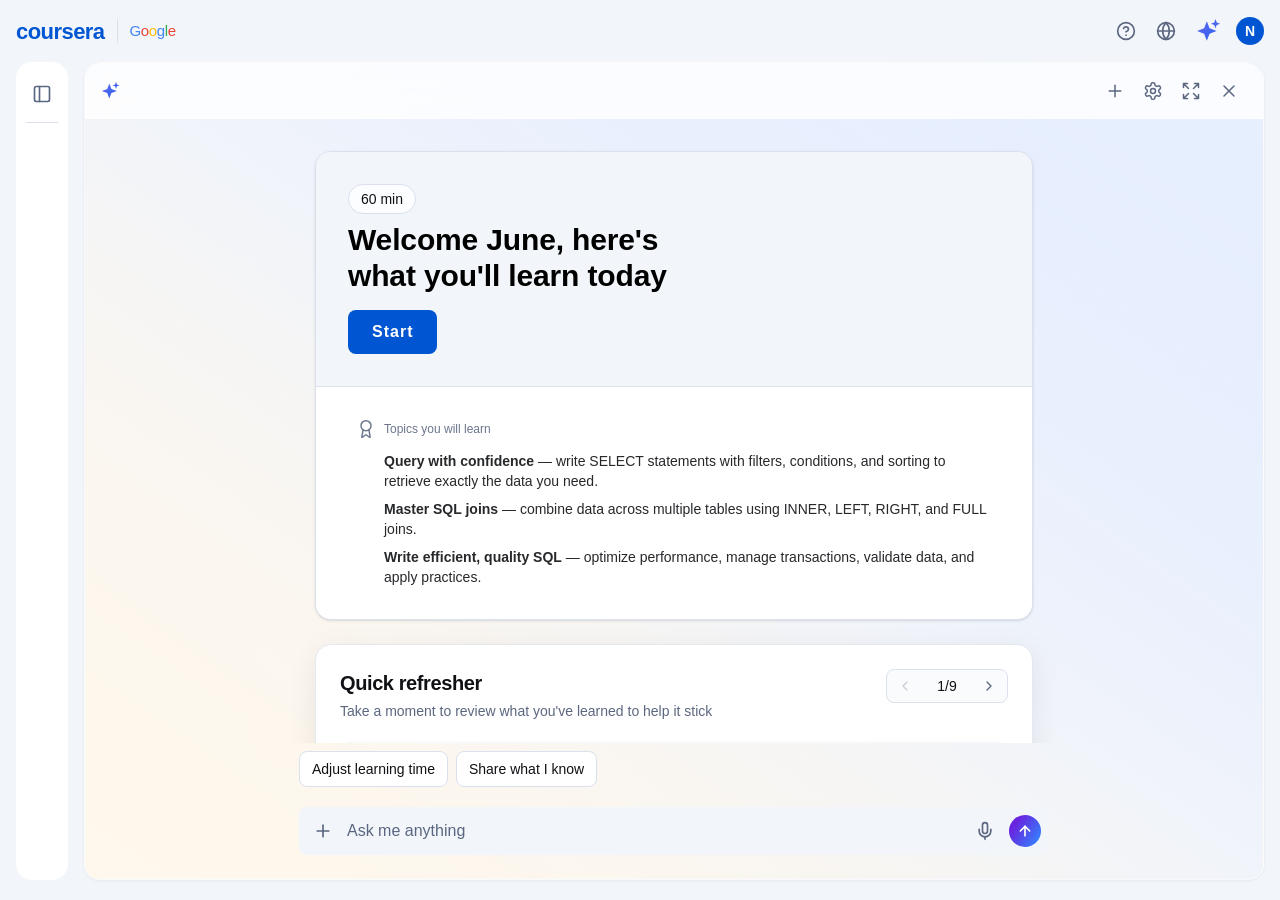
==== commit 83cd04a6: "Match Share what I know button style to Adjust learning time Co-Authored-By: Claude Sonnet 4.6 <nore" ====
--- a/research-new/index.html
+++ b/research-new/index.html
@@ -7,8 +7,8 @@
     <link rel="preconnect" href="https://fonts.googleapis.com" />
     <link rel="preconnect" href="https://fonts.gstatic.com" crossorigin />
     <link href="https://fonts.googleapis.com/css2?family=Inter:wght@400;500;600&family=Source+Sans+3:wght@400;600;700&display=swap" rel="stylesheet" />
-    <script type="module" crossorigin src="./assets/index-DgQ_9bBN.js"></script>
-    <link rel="stylesheet" crossorigin href="./assets/index-D_OF1edk.css">
+    <script type="module" crossorigin src="./assets/index-BqZMJfT5.js"></script>
+    <link rel="stylesheet" crossorigin href="./assets/index-Dk4IM1WJ.css">
   </head>
   <body>
     <div id="root"></div>
--- a/research-new/assets/index-Dk4IM1WJ.css
+++ b/research-new/assets/index-Dk4IM1WJ.css
@@ -0,0 +1 @@
+/*! tailwindcss v4.2.2 | MIT License | https://tailwindcss.com */@layer properties{@supports (((-webkit-hyphens:none)) and (not (margin-trim:inline))) or ((-moz-orient:inline) and (not (color:rgb(from red r g b)))){*,:before,:after,::backdrop{--tw-rotate-x:initial;--tw-rotate-y:initial;--tw-rotate-z:initial;--tw-skew-x:initial;--tw-skew-y:initial;--tw-space-y-reverse:0;--tw-border-style:solid;--tw-gradient-position:initial;--tw-gradient-from:#0000;--tw-gradient-via:#0000;--tw-gradient-to:#0000;--tw-gradient-stops:initial;--tw-gradient-via-stops:initial;--tw-gradient-from-position:0%;--tw-gradient-via-position:50%;--tw-gradient-to-position:100%;--tw-leading:initial;--tw-font-weight:initial;--tw-tracking:initial;--tw-ordinal:initial;--tw-slashed-zero:initial;--tw-numeric-figure:initial;--tw-numeric-spacing:initial;--tw-numeric-fraction:initial;--tw-shadow:0 0 #0000;--tw-shadow-color:initial;--tw-shadow-alpha:100%;--tw-inset-shadow:0 0 #0000;--tw-inset-shadow-color:initial;--tw-inset-shadow-alpha:100%;--tw-ring-color:initial;--tw-ring-shadow:0 0 #0000;--tw-inset-ring-color:initial;--tw-inset-ring-shadow:0 0 #0000;--tw-ring-inset:initial;--tw-ring-offset-width:0px;--tw-ring-offset-color:#fff;--tw-ring-offset-shadow:0 0 #0000;--tw-blur:initial;--tw-brightness:initial;--tw-contrast:initial;--tw-grayscale:initial;--tw-hue-rotate:initial;--tw-invert:initial;--tw-opacity:initial;--tw-saturate:initial;--tw-sepia:initial;--tw-drop-shadow:initial;--tw-drop-shadow-color:initial;--tw-drop-shadow-alpha:100%;--tw-drop-shadow-size:initial;--tw-backdrop-blur:initial;--tw-backdrop-brightness:initial;--tw-backdrop-contrast:initial;--tw-backdrop-grayscale:initial;--tw-backdrop-hue-rotate:initial;--tw-backdrop-invert:initial;--tw-backdrop-opacity:initial;--tw-backdrop-saturate:initial;--tw-backdrop-sepia:initial;--tw-duration:initial;--tw-ease:initial}}}@layer theme{:root,:host{--font-sans:"Source Sans 3", sans-serif;--font-mono:ui-monospace, SFMono-Regular, Menlo, Monaco, Consolas, "Liberation Mono", "Courier New", monospace;--color-emerald-600:oklch(59.6% .145 163.225);--color-blue-50:oklch(97% .014 254.604);--color-blue-500:oklch(62.3% .214 259.815);--color-purple-50:oklch(97.7% .014 308.299);--color-purple-100:oklch(94.6% .033 307.174);--color-purple-300:oklch(82.7% .119 306.383);--color-purple-400:oklch(71.4% .203 305.504);--color-purple-600:oklch(55.8% .288 302.321);--color-gray-50:oklch(98.5% .002 247.839);--color-gray-100:oklch(96.7% .003 264.542);--color-black:#000;--color-white:#fff;--spacing:.25rem;--container-md:28rem;--text-xs:.75rem;--text-xs--line-height:calc(1 / .75);--text-sm:.875rem;--text-sm--line-height:calc(1.25 / .875);--text-base:1rem;--text-base--line-height: 1.5 ;--text-lg:1.125rem;--text-lg--line-height:calc(1.75 / 1.125);--text-xl:1.25rem;--text-xl--line-height:calc(1.75 / 1.25);--text-4xl:2.25rem;--text-4xl--line-height:calc(2.5 / 2.25);--font-weight-normal:400;--font-weight-medium:500;--font-weight-semibold:600;--font-weight-bold:700;--tracking-tight:-.025em;--tracking-wider:.05em;--leading-tight:1.25;--leading-snug:1.375;--radius-sm:.25rem;--radius-md:.375rem;--radius-lg:.5rem;--radius-xl:.75rem;--radius-2xl:1rem;--ease-out:cubic-bezier(0, 0, .2, 1);--ease-in-out:cubic-bezier(.4, 0, .2, 1);--animate-spin:spin 1s linear infinite;--animate-bounce:bounce 1s infinite;--blur-md:12px;--default-transition-duration:.15s;--default-transition-timing-function:cubic-bezier(.4, 0, .2, 1);--default-font-family:var(--font-sans);--default-mono-font-family:var(--font-mono);--color-primary:#0056d2;--color-primary-hover:#004ab8;--color-light-blue:#e3eeff;--color-page-bg:#f2f5fa;--color-text-dark:#0f1114;--color-text-muted:#5b6780;--color-border:#dae1ed;--color-xp-orange:#c74504;--animate-hint-in:hint-slide-in .2s ease-out both}}@layer base{*,:after,:before,::backdrop{box-sizing:border-box;border:0 solid;margin:0;padding:0}::file-selector-button{box-sizing:border-box;border:0 solid;margin:0;padding:0}html,:host{-webkit-text-size-adjust:100%;-moz-tab-size:4;tab-size:4;line-height:1.5;font-family:var(--default-font-family,ui-sans-serif, system-ui, sans-serif, "Apple Color Emoji", "Segoe UI Emoji", "Segoe UI Symbol", "Noto Color Emoji");font-feature-settings:var(--default-font-feature-settings,normal);font-variation-settings:var(--default-font-variation-settings,normal);-webkit-tap-highlight-color:transparent}hr{height:0;color:inherit;border-top-width:1px}abbr:where([title]){-webkit-text-decoration:underline dotted;text-decoration:underline dotted}h1,h2,h3,h4,h5,h6{font-size:inherit;font-weight:inherit}a{color:inherit;-webkit-text-decoration:inherit;text-decoration:inherit}b,strong{font-weight:bolder}code,kbd,samp,pre{font-family:var(--default-mono-font-family,ui-monospace, SFMono-Regular, Menlo, Monaco, Consolas, "Liberation Mono", "Courier New", monospace);font-feature-settings:var(--default-mono-font-feature-settings,normal);font-variation-settings:var(--default-mono-font-variation-settings,normal);font-size:1em}small{font-size:80%}sub,sup{vertical-align:baseline;font-size:75%;line-height:0;position:relative}sub{bottom:-.25em}sup{top:-.5em}table{text-indent:0;border-color:inherit;border-collapse:collapse}:-moz-focusring{outline:auto}progress{vertical-align:baseline}summary{display:list-item}ol,ul,menu{list-style:none}img,svg,video,canvas,audio,iframe,embed,object{vertical-align:middle;display:block}img,video{max-width:100%;height:auto}button,input,select,optgroup,textarea{font:inherit;font-feature-settings:inherit;font-variation-settings:inherit;letter-spacing:inherit;color:inherit;opacity:1;background-color:#0000;border-radius:0}::file-selector-button{font:inherit;font-feature-settings:inherit;font-variation-settings:inherit;letter-spacing:inherit;color:inherit;opacity:1;background-color:#0000;border-radius:0}:where(select:is([multiple],[size])) optgroup{font-weight:bolder}:where(select:is([multiple],[size])) optgroup option{padding-inline-start:20px}::file-selector-button{margin-inline-end:4px}::placeholder{opacity:1}@supports (not ((-webkit-appearance:-apple-pay-button))) or (contain-intrinsic-size:1px){::placeholder{color:currentColor}@supports (color:color-mix(in lab,red,red)){::placeholder{color:color-mix(in oklab,currentcolor 50%,transparent)}}}textarea{resize:vertical}::-webkit-search-decoration{-webkit-appearance:none}::-webkit-date-and-time-value{min-height:1lh;text-align:inherit}::-webkit-datetime-edit{display:inline-flex}::-webkit-datetime-edit-fields-wrapper{padding:0}::-webkit-datetime-edit{padding-block:0}::-webkit-datetime-edit-year-field{padding-block:0}::-webkit-datetime-edit-month-field{padding-block:0}::-webkit-datetime-edit-day-field{padding-block:0}::-webkit-datetime-edit-hour-field{padding-block:0}::-webkit-datetime-edit-minute-field{padding-block:0}::-webkit-datetime-edit-second-field{padding-block:0}::-webkit-datetime-edit-millisecond-field{padding-block:0}::-webkit-datetime-edit-meridiem-field{padding-block:0}::-webkit-calendar-picker-indicator{line-height:1}:-moz-ui-invalid{box-shadow:none}button,input:where([type=button],[type=reset],[type=submit]){-webkit-appearance:button;-moz-appearance:button;appearance:button}::file-selector-button{-webkit-appearance:button;-moz-appearance:button;appearance:button}::-webkit-inner-spin-button{height:auto}::-webkit-outer-spin-button{height:auto}[hidden]:where(:not([hidden=until-found])){display:none!important}}@layer components;@layer utilities{.pointer-events-none{pointer-events:none}.visible{visibility:visible}.absolute{position:absolute}.fixed{position:fixed}.relative{position:relative}.inset-0{inset:calc(var(--spacing) * 0)}.start{inset-inline-start:var(--spacing)}.top-0{top:calc(var(--spacing) * 0)}.top-4{top:calc(var(--spacing) * 4)}.right-4{right:calc(var(--spacing) * 4)}.left-0{left:calc(var(--spacing) * 0)}.z-0{z-index:0}.z-10{z-index:10}.z-50{z-index:50}.mx-1\.5{margin-inline:calc(var(--spacing) * 1.5)}.mx-5{margin-inline:calc(var(--spacing) * 5)}.mx-auto{margin-inline:auto}.my-2{margin-block:calc(var(--spacing) * 2)}.-mt-0\.5{margin-top:calc(var(--spacing) * -.5)}.mt-0\.5{margin-top:calc(var(--spacing) * .5)}.mt-1{margin-top:calc(var(--spacing) * 1)}.mt-1\.5{margin-top:calc(var(--spacing) * 1.5)}.mt-2{margin-top:calc(var(--spacing) * 2)}.mt-3{margin-top:calc(var(--spacing) * 3)}.mt-4{margin-top:calc(var(--spacing) * 4)}.mt-5{margin-top:calc(var(--spacing) * 5)}.mt-6{margin-top:calc(var(--spacing) * 6)}.mt-8{margin-top:calc(var(--spacing) * 8)}.mt-10{margin-top:calc(var(--spacing) * 10)}.-mr-1{margin-right:calc(var(--spacing) * -1)}.mb-1{margin-bottom:calc(var(--spacing) * 1)}.mb-2{margin-bottom:calc(var(--spacing) * 2)}.mb-3{margin-bottom:calc(var(--spacing) * 3)}.mb-4{margin-bottom:calc(var(--spacing) * 4)}.mb-5{margin-bottom:calc(var(--spacing) * 5)}.mb-6{margin-bottom:calc(var(--spacing) * 6)}.ml-1{margin-left:calc(var(--spacing) * 1)}.ml-6{margin-left:calc(var(--spacing) * 6)}.box-border{box-sizing:border-box}.block{display:block}.flex{display:flex}.grid{display:grid}.hidden{display:none}.inline-flex{display:inline-flex}.table{display:table}.size-6{width:calc(var(--spacing) * 6);height:calc(var(--spacing) * 6)}.h-1{height:calc(var(--spacing) * 1)}.h-1\.5{height:calc(var(--spacing) * 1.5)}.h-2{height:calc(var(--spacing) * 2)}.h-3{height:calc(var(--spacing) * 3)}.h-3\.5{height:calc(var(--spacing) * 3.5)}.h-4{height:calc(var(--spacing) * 4)}.h-5{height:calc(var(--spacing) * 5)}.h-6{height:calc(var(--spacing) * 6)}.h-7{height:calc(var(--spacing) * 7)}.h-8{height:calc(var(--spacing) * 8)}.h-9{height:calc(var(--spacing) * 9)}.h-10{height:calc(var(--spacing) * 10)}.h-12{height:calc(var(--spacing) * 12)}.h-14{height:calc(var(--spacing) * 14)}.h-16{height:calc(var(--spacing) * 16)}.h-\[25px\]{height:25px}.h-\[26px\]{height:26px}.h-\[56px\]{height:56px}.h-\[168px\]{height:168px}.h-\[195px\]{height:195px}.h-\[214px\]{height:214px}.h-full{height:100%}.h-px{height:1px}.h-screen{height:100vh}.max-h-\[90vh\]{max-height:90vh}.max-h-full{max-height:100%}.min-h-0{min-height:calc(var(--spacing) * 0)}.min-h-\[220px\]{min-height:220px}.min-h-\[246px\]{min-height:246px}.w-1\.5{width:calc(var(--spacing) * 1.5)}.w-2{width:calc(var(--spacing) * 2)}.w-3{width:calc(var(--spacing) * 3)}.w-3\.5{width:calc(var(--spacing) * 3.5)}.w-4{width:calc(var(--spacing) * 4)}.w-5{width:calc(var(--spacing) * 5)}.w-6{width:calc(var(--spacing) * 6)}.w-7{width:calc(var(--spacing) * 7)}.w-8{width:calc(var(--spacing) * 8)}.w-10{width:calc(var(--spacing) * 10)}.w-12{width:calc(var(--spacing) * 12)}.w-\[25px\]{width:25px}.w-\[26px\]{width:26px}.w-\[52px\]{width:52px}.w-\[72px\]{width:72px}.w-\[74px\]{width:74px}.w-\[88px\]{width:88px}.w-\[220px\]{width:220px}.w-\[237px\]{width:237px}.w-\[280px\]{width:280px}.w-\[289px\]{width:289px}.w-\[360px\]{width:360px}.w-\[400px\]{width:400px}.w-\[488px\]{width:488px}.w-full{width:100%}.w-px{width:1px}.max-w-\[80\%\]{max-width:80%}.max-w-\[398px\]{max-width:398px}.max-w-\[499px\]{max-width:499px}.max-w-\[620px\]{max-width:620px}.max-w-\[720px\]{max-width:720px}.max-w-\[750px\]{max-width:750px}.max-w-\[770px\]{max-width:770px}.max-w-\[818px\]{max-width:818px}.max-w-\[1100px\]{max-width:1100px}.max-w-\[min\(100\%\,420px\)\]{max-width:min(100%,420px)}.max-w-full{max-width:100%}.max-w-md{max-width:var(--container-md)}.min-w-0{min-width:calc(var(--spacing) * 0)}.min-w-\[3rem\]{min-width:3rem}.flex-1{flex:1}.shrink-0{flex-shrink:0}.transform{transform:var(--tw-rotate-x,) var(--tw-rotate-y,) var(--tw-rotate-z,) var(--tw-skew-x,) var(--tw-skew-y,)}.animate-bounce{animation:var(--animate-bounce)}.animate-hint-in{animation:var(--animate-hint-in)}.animate-spin{animation:var(--animate-spin)}.cursor-pointer{cursor:pointer}.cursor-text{cursor:text}.list-disc{list-style-type:disc}.flex-col{flex-direction:column}.flex-wrap{flex-wrap:wrap}.items-center{align-items:center}.items-start{align-items:flex-start}.justify-between{justify-content:space-between}.justify-center{justify-content:center}.justify-end{justify-content:flex-end}.gap-0\.5{gap:calc(var(--spacing) * .5)}.gap-1{gap:calc(var(--spacing) * 1)}.gap-1\.5{gap:calc(var(--spacing) * 1.5)}.gap-2{gap:calc(var(--spacing) * 2)}.gap-2\.5{gap:calc(var(--spacing) * 2.5)}.gap-3{gap:calc(var(--spacing) * 3)}.gap-4{gap:calc(var(--spacing) * 4)}.gap-5{gap:calc(var(--spacing) * 5)}.gap-6{gap:calc(var(--spacing) * 6)}.gap-8{gap:calc(var(--spacing) * 8)}:where(.space-y-0\.5>:not(:last-child)){--tw-space-y-reverse:0;margin-block-start:calc(calc(var(--spacing) * .5) * var(--tw-space-y-reverse));margin-block-end:calc(calc(var(--spacing) * .5) * calc(1 - var(--tw-space-y-reverse)))}.self-start{align-self:flex-start}.overflow-auto{overflow:auto}.overflow-clip{overflow:clip}.overflow-hidden{overflow:hidden}.overflow-x-hidden{overflow-x:hidden}.overflow-y-auto{overflow-y:auto}.overflow-y-hidden{overflow-y:hidden}.rounded{border-radius:.25rem}.rounded-2xl{border-radius:var(--radius-2xl)}.rounded-\[2px\]{border-radius:2px}.rounded-\[4px\]{border-radius:4px}.rounded-\[6px\]{border-radius:6px}.rounded-full{border-radius:3.40282e38px}.rounded-lg{border-radius:var(--radius-lg)}.rounded-md{border-radius:var(--radius-md)}.rounded-sm{border-radius:var(--radius-sm)}.rounded-xl{border-radius:var(--radius-xl)}.rounded-t-2xl{border-top-left-radius:var(--radius-2xl);border-top-right-radius:var(--radius-2xl)}.rounded-tl-2xl{border-top-left-radius:var(--radius-2xl)}.rounded-tl-lg{border-top-left-radius:var(--radius-lg)}.rounded-tr-2xl{border-top-right-radius:var(--radius-2xl)}.rounded-tr-lg{border-top-right-radius:var(--radius-lg)}.rounded-br-2xl{border-bottom-right-radius:var(--radius-2xl)}.rounded-bl-2xl{border-bottom-left-radius:var(--radius-2xl)}.rounded-bl-lg{border-bottom-left-radius:var(--radius-lg)}.border{border-style:var(--tw-border-style);border-width:1px}.border-2{border-style:var(--tw-border-style);border-width:2px}.border-t{border-top-style:var(--tw-border-style);border-top-width:1px}.border-r{border-right-style:var(--tw-border-style);border-right-width:1px}.border-b{border-bottom-style:var(--tw-border-style);border-bottom-width:1px}.border-l{border-left-style:var(--tw-border-style);border-left-width:1px}.border-l-2{border-left-style:var(--tw-border-style);border-left-width:2px}.border-l-\[3px\]{border-left-style:var(--tw-border-style);border-left-width:3px}.border-\[\#3e3e42\]{border-color:#3e3e42}.border-\[\#0056d2\]{border-color:#0056d2}.border-\[\#d1d5db\]{border-color:#d1d5db}.border-\[\#dae1ed\]{border-color:#dae1ed}.border-\[\#ddd6fe\]\/60{border-color:#ddd6fe99}.border-\[\#e4e9f0\]{border-color:#e4e9f0}.border-\[\#e8eef7\]{border-color:#e8eef7}.border-\[\#eee\]{border-color:#eee}.border-\[\#f0f0f0\]{border-color:#f0f0f0}.border-border{border-color:var(--color-border)}.border-border\/60{border-color:#dae1ed99}@supports (color:color-mix(in lab,red,red)){.border-border\/60{border-color:color-mix(in oklab,var(--color-border) 60%,transparent)}}.border-primary{border-color:var(--color-primary)}.border-transparent{border-color:#0000}.border-white{border-color:var(--color-white)}.border-white\/10{border-color:#ffffff1a}@supports (color:color-mix(in lab,red,red)){.border-white\/10{border-color:color-mix(in oklab,var(--color-white) 10%,transparent)}}.border-white\/50{border-color:#ffffff80}@supports (color:color-mix(in lab,red,red)){.border-white\/50{border-color:color-mix(in oklab,var(--color-white) 50%,transparent)}}.border-white\/70{border-color:#ffffffb3}@supports (color:color-mix(in lab,red,red)){.border-white\/70{border-color:color-mix(in oklab,var(--color-white) 70%,transparent)}}.bg-\[\#1a1a2e\]{background-color:#1a1a2e}.bg-\[\#1e1e1e\]{background-color:#1e1e1e}.bg-\[\#1f1f1f\]{background-color:#1f1f1f}.bg-\[\#3c3c3c\]{background-color:#3c3c3c}.bg-\[\#007acc\]{background-color:#007acc}.bg-\[\#0048b0\]{background-color:#0048b0}.bg-\[\#0056D2\]{background-color:#0056d2}.bg-\[\#264f78\]\/50{background-color:#264f7880}.bg-\[\#333\]{background-color:#333}.bg-\[\#37373d\]{background-color:#37373d}.bg-\[\#095941\]{background-color:#095941}.bg-\[\#252526\]{background-color:#252526}.bg-\[\#E8EEF7\]{background-color:#e8eef7}.bg-\[\#F0F8FF\]{background-color:#f0f8ff}.bg-\[\#F3F4F6\]{background-color:#f3f4f6}.bg-\[\#FFFFFF\]{background-color:#fff}.bg-\[\#e3eeff\]{background-color:#e3eeff}.bg-\[\#ede9fe\]{background-color:#ede9fe}.bg-\[\#f0f6ff\]{background-color:#f0f6ff}.bg-\[\#f0f6ff\]\/60{background-color:#f0f6ff99}.bg-\[\#f2f5fa\]{background-color:#f2f5fa}.bg-\[\#f8fafc\]{background-color:#f8fafc}.bg-\[\#fafbfc\]{background-color:#fafbfc}.bg-black\/40{background-color:#0006}@supports (color:color-mix(in lab,red,red)){.bg-black\/40{background-color:color-mix(in oklab,var(--color-black) 40%,transparent)}}.bg-border{background-color:var(--color-border)}.bg-border\/60{background-color:#dae1ed99}@supports (color:color-mix(in lab,red,red)){.bg-border\/60{background-color:color-mix(in oklab,var(--color-border) 60%,transparent)}}.bg-light-blue{background-color:var(--color-light-blue)}.bg-page-bg{background-color:var(--color-page-bg)}.bg-primary{background-color:var(--color-primary)}.bg-purple-50{background-color:var(--color-purple-50)}.bg-purple-100\/60{background-color:#f3e8ff99}@supports (color:color-mix(in lab,red,red)){.bg-purple-100\/60{background-color:color-mix(in oklab,var(--color-purple-100) 60%,transparent)}}.bg-purple-400{background-color:var(--color-purple-400)}.bg-text-muted\/50{background-color:#5b678080}@supports (color:color-mix(in lab,red,red)){.bg-text-muted\/50{background-color:color-mix(in oklab,var(--color-text-muted) 50%,transparent)}}.bg-transparent{background-color:#0000}.bg-white{background-color:var(--color-white)}.bg-white\/60{background-color:#fff9}@supports (color:color-mix(in lab,red,red)){.bg-white\/60{background-color:color-mix(in oklab,var(--color-white) 60%,transparent)}}.bg-white\/80{background-color:#fffc}@supports (color:color-mix(in lab,red,red)){.bg-white\/80{background-color:color-mix(in oklab,var(--color-white) 80%,transparent)}}.bg-gradient-to-bl{--tw-gradient-position:to bottom left in oklab;background-image:linear-gradient(var(--tw-gradient-stops))}.bg-gradient-to-br{--tw-gradient-position:to bottom right in oklab;background-image:linear-gradient(var(--tw-gradient-stops))}.from-\[\#dfe9ff\]{--tw-gradient-from:#dfe9ff;--tw-gradient-stops:var(--tw-gradient-via-stops,var(--tw-gradient-position), var(--tw-gradient-from) var(--tw-gradient-from-position), var(--tw-gradient-to) var(--tw-gradient-to-position))}.from-\[\#e8f0ff\]\/90{--tw-gradient-from:oklab(95.3534% -.00260192 -.0217937/.9);--tw-gradient-stops:var(--tw-gradient-via-stops,var(--tw-gradient-position), var(--tw-gradient-from) var(--tw-gradient-from-position), var(--tw-gradient-to) var(--tw-gradient-to-position))}.from-\[\#f9a8d4\]{--tw-gradient-from:#f9a8d4;--tw-gradient-stops:var(--tw-gradient-via-stops,var(--tw-gradient-position), var(--tw-gradient-from) var(--tw-gradient-from-position), var(--tw-gradient-to) var(--tw-gradient-to-position))}.from-purple-600{--tw-gradient-from:var(--color-purple-600);--tw-gradient-stops:var(--tw-gradient-via-stops,var(--tw-gradient-position), var(--tw-gradient-from) var(--tw-gradient-from-position), var(--tw-gradient-to) var(--tw-gradient-to-position))}.via-\[\#a78bfa\]{--tw-gradient-via:#a78bfa;--tw-gradient-via-stops:var(--tw-gradient-position), var(--tw-gradient-from) var(--tw-gradient-from-position), var(--tw-gradient-via) var(--tw-gradient-via-position), var(--tw-gradient-to) var(--tw-gradient-to-position);--tw-gradient-stops:var(--tw-gradient-via-stops)}.via-\[\#f1f4fa\]{--tw-gradient-via:#f1f4fa;--tw-gradient-via-stops:var(--tw-gradient-position), var(--tw-gradient-from) var(--tw-gradient-from-position), var(--tw-gradient-via) var(--tw-gradient-via-position), var(--tw-gradient-to) var(--tw-gradient-to-position);--tw-gradient-stops:var(--tw-gradient-via-stops)}.via-transparent{--tw-gradient-via:transparent;--tw-gradient-via-stops:var(--tw-gradient-position), var(--tw-gradient-from) var(--tw-gradient-from-position), var(--tw-gradient-via) var(--tw-gradient-via-position), var(--tw-gradient-to) var(--tw-gradient-to-position);--tw-gradient-stops:var(--tw-gradient-via-stops)}.to-\[\#38bdf8\]{--tw-gradient-to:#38bdf8;--tw-gradient-stops:var(--tw-gradient-via-stops,var(--tw-gradient-position), var(--tw-gradient-from) var(--tw-gradient-from-position), var(--tw-gradient-to) var(--tw-gradient-to-position))}.to-\[\#fff6e8\]{--tw-gradient-to:#fff6e8;--tw-gradient-stops:var(--tw-gradient-via-stops,var(--tw-gradient-position), var(--tw-gradient-from) var(--tw-gradient-from-position), var(--tw-gradient-to) var(--tw-gradient-to-position))}.to-\[\#fff8ed\]\/80{--tw-gradient-to:oklab(98.1561% .00301901 .0160593/.8);--tw-gradient-stops:var(--tw-gradient-via-stops,var(--tw-gradient-position), var(--tw-gradient-from) var(--tw-gradient-from-position), var(--tw-gradient-to) var(--tw-gradient-to-position))}.to-blue-500{--tw-gradient-to:var(--color-blue-500);--tw-gradient-stops:var(--tw-gradient-via-stops,var(--tw-gradient-position), var(--tw-gradient-from) var(--tw-gradient-from-position), var(--tw-gradient-to) var(--tw-gradient-to-position))}.bg-cover{background-size:cover}.bg-center{background-position:50%}.bg-no-repeat{background-repeat:no-repeat}.object-contain{object-fit:contain}.object-cover{object-fit:cover}.p-0\.5{padding:calc(var(--spacing) * .5)}.p-1{padding:calc(var(--spacing) * 1)}.p-1\.5{padding:calc(var(--spacing) * 1.5)}.p-2{padding:calc(var(--spacing) * 2)}.p-3{padding:calc(var(--spacing) * 3)}.p-4{padding:calc(var(--spacing) * 4)}.p-5{padding:calc(var(--spacing) * 5)}.p-\[2px\]{padding:2px}.px-1{padding-inline:calc(var(--spacing) * 1)}.px-1\.5{padding-inline:calc(var(--spacing) * 1.5)}.px-2{padding-inline:calc(var(--spacing) * 2)}.px-2\.5{padding-inline:calc(var(--spacing) * 2.5)}.px-3{padding-inline:calc(var(--spacing) * 3)}.px-4{padding-inline:calc(var(--spacing) * 4)}.px-5{padding-inline:calc(var(--spacing) * 5)}.px-6{padding-inline:calc(var(--spacing) * 6)}.px-8{padding-inline:calc(var(--spacing) * 8)}.px-10{padding-inline:calc(var(--spacing) * 10)}.px-\[5\%\]{padding-inline:5%}.py-0\.5{padding-block:calc(var(--spacing) * .5)}.py-1{padding-block:calc(var(--spacing) * 1)}.py-1\.5{padding-block:calc(var(--spacing) * 1.5)}.py-2{padding-block:calc(var(--spacing) * 2)}.py-2\.5{padding-block:calc(var(--spacing) * 2.5)}.py-3{padding-block:calc(var(--spacing) * 3)}.py-4{padding-block:calc(var(--spacing) * 4)}.py-6{padding-block:calc(var(--spacing) * 6)}.py-8{padding-block:calc(var(--spacing) * 8)}.py-10{padding-block:calc(var(--spacing) * 10)}.pt-2{padding-top:calc(var(--spacing) * 2)}.pt-4{padding-top:calc(var(--spacing) * 4)}.pt-5{padding-top:calc(var(--spacing) * 5)}.pt-6{padding-top:calc(var(--spacing) * 6)}.pr-3{padding-right:calc(var(--spacing) * 3)}.pr-8{padding-right:calc(var(--spacing) * 8)}.pb-2{padding-bottom:calc(var(--spacing) * 2)}.pb-3{padding-bottom:calc(var(--spacing) * 3)}.pb-4{padding-bottom:calc(var(--spacing) * 4)}.pb-5{padding-bottom:calc(var(--spacing) * 5)}.pb-6{padding-bottom:calc(var(--spacing) * 6)}.pl-1\.5{padding-left:calc(var(--spacing) * 1.5)}.pl-2{padding-left:calc(var(--spacing) * 2)}.pl-4{padding-left:calc(var(--spacing) * 4)}.pl-6{padding-left:calc(var(--spacing) * 6)}.pl-7{padding-left:calc(var(--spacing) * 7)}.pl-8{padding-left:calc(var(--spacing) * 8)}.text-center{text-align:center}.text-left{text-align:left}.text-right{text-align:right}.font-\[\'Inter\'\,sans-serif\]{font-family:Inter,sans-serif}.font-\[\'Menlo\'\,\'Monaco\'\,\'Courier_New\'\,monospace\]{font-family:Menlo,Monaco,Courier New,monospace}.font-mono{font-family:var(--font-mono)}.font-sans{font-family:var(--font-sans)}.text-4xl{font-size:var(--text-4xl);line-height:var(--tw-leading,var(--text-4xl--line-height))}.text-base{font-size:var(--text-base);line-height:var(--tw-leading,var(--text-base--line-height))}.text-lg{font-size:var(--text-lg);line-height:var(--tw-leading,var(--text-lg--line-height))}.text-sm{font-size:var(--text-sm);line-height:var(--tw-leading,var(--text-sm--line-height))}.text-xl{font-size:var(--text-xl);line-height:var(--tw-leading,var(--text-xl--line-height))}.text-xs{font-size:var(--text-xs);line-height:var(--tw-leading,var(--text-xs--line-height))}.text-\[11px\]{font-size:11px}.text-\[13px\]{font-size:13px}.text-\[15px\]{font-size:15px}.text-\[16px\]{font-size:16px}.text-\[20px\]{font-size:20px}.text-\[22px\]{font-size:22px}.text-\[28px\]{font-size:28px}.text-\[30px\]{font-size:30px}.text-\[36px\]{font-size:36px}.leading-4{--tw-leading:calc(var(--spacing) * 4);line-height:calc(var(--spacing) * 4)}.leading-5{--tw-leading:calc(var(--spacing) * 5);line-height:calc(var(--spacing) * 5)}.leading-6{--tw-leading:calc(var(--spacing) * 6);line-height:calc(var(--spacing) * 6)}.leading-7{--tw-leading:calc(var(--spacing) * 7);line-height:calc(var(--spacing) * 7)}.leading-9{--tw-leading:calc(var(--spacing) * 9);line-height:calc(var(--spacing) * 9)}.leading-\[18px\]{--tw-leading:18px;line-height:18px}.leading-\[42px\]{--tw-leading:42px;line-height:42px}.leading-none{--tw-leading:1;line-height:1}.leading-snug{--tw-leading:var(--leading-snug);line-height:var(--leading-snug)}.leading-tight{--tw-leading:var(--leading-tight);line-height:var(--leading-tight)}.font-bold{--tw-font-weight:var(--font-weight-bold);font-weight:var(--font-weight-bold)}.font-medium{--tw-font-weight:var(--font-weight-medium);font-weight:var(--font-weight-medium)}.font-normal{--tw-font-weight:var(--font-weight-normal);font-weight:var(--font-weight-normal)}.font-semibold{--tw-font-weight:var(--font-weight-semibold);font-weight:var(--font-weight-semibold)}.tracking-\[-0\.02em\]{--tw-tracking:-.02em;letter-spacing:-.02em}.tracking-\[-0\.05px\]{--tw-tracking:-.05px;letter-spacing:-.05px}.tracking-\[-0\.5px\]{--tw-tracking:-.5px;letter-spacing:-.5px}.tracking-\[-0\.06px\]{--tw-tracking:-.06px;letter-spacing:-.06px}.tracking-\[-0\.15px\]{--tw-tracking:-.15px;letter-spacing:-.15px}.tracking-\[-0\.18px\]{--tw-tracking:-.18px;letter-spacing:-.18px}.tracking-\[-0\.048px\]{--tw-tracking:-.048px;letter-spacing:-.048px}.tracking-\[0\.16px\]{--tw-tracking:.16px;letter-spacing:.16px}.tracking-\[1px\]{--tw-tracking:1px;letter-spacing:1px}.tracking-tight{--tw-tracking:var(--tracking-tight);letter-spacing:var(--tracking-tight)}.tracking-wider{--tw-tracking:var(--tracking-wider);letter-spacing:var(--tracking-wider)}.whitespace-nowrap{white-space:nowrap}.whitespace-pre{white-space:pre}.text-\[\#1a1f2a\]{color:#1a1f2a}.text-\[\#1e2229\]{color:#1e2229}.text-\[\#1f1f1f\]{color:#1f1f1f}.text-\[\#4a5565\]{color:#4a5565}.text-\[\#4ade80\]{color:#4ade80}.text-\[\#5b6780\]{color:#5b6780}.text-\[\#7d166a\]{color:#7d166a}.text-\[\#9cdcfe\]{color:#9cdcfe}.text-\[\#22c55e\]{color:#22c55e}.text-\[\#34A853\]{color:#34a853}.text-\[\#0048b0\]{color:#0048b0}.text-\[\#0056d2\]{color:#0056d2}.text-\[\#79a60d\]{color:#79a60d}.text-\[\#99a1af\]{color:#99a1af}.text-\[\#276a1a\]{color:#276a1a}.text-\[\#404b61\]{color:#404b61}.text-\[\#569cd6\]{color:#569cd6}.text-\[\#999\]{color:#999}.text-\[\#4285F4\]{color:#4285f4}.text-\[\#636363\]{color:#636363}.text-\[\#EA4335\]{color:#ea4335}.text-\[\#FBBC04\]{color:#fbbc04}.text-\[\#af8001\]{color:#af8001}.text-\[\#ccc\]{color:#ccc}.text-\[\#ce9178\]{color:#ce9178}.text-\[\#d1d5dc\]{color:#d1d5dc}.text-\[\#d4d4d4\]{color:#d4d4d4}.text-\[\#f05bd5\]{color:#f05bd5}.text-\[\#ff6308\]{color:#ff6308}.text-black{color:var(--color-black)}.text-black\/80{color:#000c}@supports (color:color-mix(in lab,red,red)){.text-black\/80{color:color-mix(in oklab,var(--color-black) 80%,transparent)}}.text-emerald-600{color:var(--color-emerald-600)}.text-primary{color:var(--color-primary)}.text-purple-300{color:var(--color-purple-300)}.text-purple-400{color:var(--color-purple-400)}.text-text-dark{color:var(--color-text-dark)}.text-text-dark\/85{color:#0f1114d9}@supports (color:color-mix(in lab,red,red)){.text-text-dark\/85{color:color-mix(in oklab,var(--color-text-dark) 85%,transparent)}}.text-text-dark\/90{color:#0f1114e6}@supports (color:color-mix(in lab,red,red)){.text-text-dark\/90{color:color-mix(in oklab,var(--color-text-dark) 90%,transparent)}}.text-text-muted{color:var(--color-text-muted)}.text-text-muted\/90{color:#5b6780e6}@supports (color:color-mix(in lab,red,red)){.text-text-muted\/90{color:color-mix(in oklab,var(--color-text-muted) 90%,transparent)}}.text-white{color:var(--color-white)}.text-xp-orange{color:var(--color-xp-orange)}.uppercase{text-transform:uppercase}.tabular-nums{--tw-numeric-spacing:tabular-nums;font-variant-numeric:var(--tw-ordinal,) var(--tw-slashed-zero,) var(--tw-numeric-figure,) var(--tw-numeric-spacing,) var(--tw-numeric-fraction,)}.underline{text-decoration-line:underline}.decoration-text-muted\/50{text-decoration-color:#5b678080}@supports (color:color-mix(in lab,red,red)){.decoration-text-muted\/50{-webkit-text-decoration-color:color-mix(in oklab,var(--color-text-muted) 50%,transparent);text-decoration-color:color-mix(in oklab,var(--color-text-muted) 50%,transparent)}}.underline-offset-2{text-underline-offset:2px}.opacity-0{opacity:0}.opacity-90{opacity:.9}.opacity-100{opacity:1}.opacity-\[0\.35\]{opacity:.35}.shadow-2xl{--tw-shadow:0 25px 50px -12px var(--tw-shadow-color,#00000040);box-shadow:var(--tw-inset-shadow),var(--tw-inset-ring-shadow),var(--tw-ring-offset-shadow),var(--tw-ring-shadow),var(--tw-shadow)}.shadow-\[0_1px_3px_rgba\(15\,23\,42\,0\.06\)\]{--tw-shadow:0 1px 3px var(--tw-shadow-color,#0f172a0f);box-shadow:var(--tw-inset-shadow),var(--tw-inset-ring-shadow),var(--tw-ring-offset-shadow),var(--tw-ring-shadow),var(--tw-shadow)}.shadow-\[0_8px_30px_rgba\(15\,23\,42\,0\.08\)\]{--tw-shadow:0 8px 30px var(--tw-shadow-color,#0f172a14);box-shadow:var(--tw-inset-shadow),var(--tw-inset-ring-shadow),var(--tw-ring-offset-shadow),var(--tw-ring-shadow),var(--tw-shadow)}.shadow-\[0px_4px_7px_1px_rgba\(0\,0\,0\,0\.10\)\]{--tw-shadow:0px 4px 7px 1px var(--tw-shadow-color,#0000001a);box-shadow:var(--tw-inset-shadow),var(--tw-inset-ring-shadow),var(--tw-ring-offset-shadow),var(--tw-ring-shadow),var(--tw-shadow)}.shadow-\[inset_0_1px_0_rgba\(255\,255\,255\,0\.35\)\]{--tw-shadow:inset 0 1px 0 var(--tw-shadow-color,#ffffff59);box-shadow:var(--tw-inset-shadow),var(--tw-inset-ring-shadow),var(--tw-ring-offset-shadow),var(--tw-ring-shadow),var(--tw-shadow)}.shadow-lg{--tw-shadow:0 10px 15px -3px var(--tw-shadow-color,#0000001a), 0 4px 6px -4px var(--tw-shadow-color,#0000001a);box-shadow:var(--tw-inset-shadow),var(--tw-inset-ring-shadow),var(--tw-ring-offset-shadow),var(--tw-ring-shadow),var(--tw-shadow)}.shadow-sm{--tw-shadow:0 1px 3px 0 var(--tw-shadow-color,#0000001a), 0 1px 2px -1px var(--tw-shadow-color,#0000001a);box-shadow:var(--tw-inset-shadow),var(--tw-inset-ring-shadow),var(--tw-ring-offset-shadow),var(--tw-ring-shadow),var(--tw-shadow)}.ring-1{--tw-ring-shadow:var(--tw-ring-inset,) 0 0 0 calc(1px + var(--tw-ring-offset-width)) var(--tw-ring-color,currentcolor);box-shadow:var(--tw-inset-shadow),var(--tw-inset-ring-shadow),var(--tw-ring-offset-shadow),var(--tw-ring-shadow),var(--tw-shadow)}.ring-black\/\[0\.06\]{--tw-ring-color:#0000000f}@supports (color:color-mix(in lab,red,red)){.ring-black\/\[0\.06\]{--tw-ring-color:color-mix(in oklab, var(--color-black) 6%, transparent)}}.ring-primary\/30{--tw-ring-color:#0056d24d}@supports (color:color-mix(in lab,red,red)){.ring-primary\/30{--tw-ring-color:color-mix(in oklab, var(--color-primary) 30%, transparent)}}.filter{filter:var(--tw-blur,) var(--tw-brightness,) var(--tw-contrast,) var(--tw-grayscale,) var(--tw-hue-rotate,) var(--tw-invert,) var(--tw-saturate,) var(--tw-sepia,) var(--tw-drop-shadow,)}.backdrop-blur-md{--tw-backdrop-blur:blur(var(--blur-md));-webkit-backdrop-filter:var(--tw-backdrop-blur,) var(--tw-backdrop-brightness,) var(--tw-backdrop-contrast,) var(--tw-backdrop-grayscale,) var(--tw-backdrop-hue-rotate,) var(--tw-backdrop-invert,) var(--tw-backdrop-opacity,) var(--tw-backdrop-saturate,) var(--tw-backdrop-sepia,);backdrop-filter:var(--tw-backdrop-blur,) var(--tw-backdrop-brightness,) var(--tw-backdrop-contrast,) var(--tw-backdrop-grayscale,) var(--tw-backdrop-hue-rotate,) var(--tw-backdrop-invert,) var(--tw-backdrop-opacity,) var(--tw-backdrop-saturate,) var(--tw-backdrop-sepia,)}.transition-\[width\]{transition-property:width;transition-timing-function:var(--tw-ease,var(--default-transition-timing-function));transition-duration:var(--tw-duration,var(--default-transition-duration))}.transition-colors{transition-property:color,background-color,border-color,outline-color,text-decoration-color,fill,stroke,--tw-gradient-from,--tw-gradient-via,--tw-gradient-to;transition-timing-function:var(--tw-ease,var(--default-transition-timing-function));transition-duration:var(--tw-duration,var(--default-transition-duration))}.transition-opacity{transition-property:opacity;transition-timing-function:var(--tw-ease,var(--default-transition-timing-function));transition-duration:var(--tw-duration,var(--default-transition-duration))}.transition-shadow{transition-property:box-shadow;transition-timing-function:var(--tw-ease,var(--default-transition-timing-function));transition-duration:var(--tw-duration,var(--default-transition-duration))}.transition-transform{transition-property:transform,translate,scale,rotate;transition-timing-function:var(--tw-ease,var(--default-transition-timing-function));transition-duration:var(--tw-duration,var(--default-transition-duration))}.duration-300{--tw-duration:.3s;transition-duration:.3s}.duration-500{--tw-duration:.5s;transition-duration:.5s}.ease-in-out{--tw-ease:var(--ease-in-out);transition-timing-function:var(--ease-in-out)}.ease-out{--tw-ease:var(--ease-out);transition-timing-function:var(--ease-out)}.outline-none{--tw-outline-style:none;outline-style:none}.select-none{-webkit-user-select:none;user-select:none}.placeholder\:text-\[\#5b6780\]::placeholder{color:#5b6780}.placeholder\:text-text-muted::placeholder{color:var(--color-text-muted)}.placeholder\:text-text-muted\/80::placeholder{color:#5b6780cc}@supports (color:color-mix(in lab,red,red)){.placeholder\:text-text-muted\/80::placeholder{color:color-mix(in oklab,var(--color-text-muted) 80%,transparent)}}.last\:border-b-0:last-child{border-bottom-style:var(--tw-border-style);border-bottom-width:0}.focus-within\:border-primary\/25:focus-within{border-color:#0056d240}@supports (color:color-mix(in lab,red,red)){.focus-within\:border-primary\/25:focus-within{border-color:color-mix(in oklab,var(--color-primary) 25%,transparent)}}.focus-within\:ring-2:focus-within{--tw-ring-shadow:var(--tw-ring-inset,) 0 0 0 calc(2px + var(--tw-ring-offset-width)) var(--tw-ring-color,currentcolor);box-shadow:var(--tw-inset-shadow),var(--tw-inset-ring-shadow),var(--tw-ring-offset-shadow),var(--tw-ring-shadow),var(--tw-shadow)}@media(hover:hover){.hover\:bg-\[\#2a2a4e\]:hover{background-color:#2a2a4e}.hover\:bg-\[\#2a2d2e\]:hover{background-color:#2a2d2e}.hover\:bg-\[\#505050\]:hover{background-color:#505050}.hover\:bg-\[\#e8f4ff\]:hover{background-color:#e8f4ff}.hover\:bg-\[\#f2f5fa\]:hover{background-color:#f2f5fa}.hover\:bg-\[\#f8fafc\]:hover{background-color:#f8fafc}.hover\:bg-black\/5:hover{background-color:#0000000d}@supports (color:color-mix(in lab,red,red)){.hover\:bg-black\/5:hover{background-color:color-mix(in oklab,var(--color-black) 5%,transparent)}}.hover\:bg-black\/\[0\.03\]:hover{background-color:#00000008}@supports (color:color-mix(in lab,red,red)){.hover\:bg-black\/\[0\.03\]:hover{background-color:color-mix(in oklab,var(--color-black) 3%,transparent)}}.hover\:bg-black\/\[0\.06\]:hover{background-color:#0000000f}@supports (color:color-mix(in lab,red,red)){.hover\:bg-black\/\[0\.06\]:hover{background-color:color-mix(in oklab,var(--color-black) 6%,transparent)}}.hover\:bg-blue-50:hover{background-color:var(--color-blue-50)}.hover\:bg-gray-50:hover{background-color:var(--color-gray-50)}.hover\:bg-gray-100:hover{background-color:var(--color-gray-100)}.hover\:bg-primary-hover:hover{background-color:var(--color-primary-hover)}.hover\:bg-white\/5:hover{background-color:#ffffff0d}@supports (color:color-mix(in lab,red,red)){.hover\:bg-white\/5:hover{background-color:color-mix(in oklab,var(--color-white) 5%,transparent)}}.hover\:bg-white\/10:hover{background-color:#ffffff1a}@supports (color:color-mix(in lab,red,red)){.hover\:bg-white\/10:hover{background-color:color-mix(in oklab,var(--color-white) 10%,transparent)}}.hover\:text-primary:hover{color:var(--color-primary)}.hover\:text-primary-hover:hover{color:var(--color-primary-hover)}.hover\:text-white:hover{color:var(--color-white)}.hover\:underline:hover{text-decoration-line:underline}.hover\:opacity-90:hover{opacity:.9}.hover\:shadow-md:hover{--tw-shadow:0 4px 6px -1px var(--tw-shadow-color,#0000001a), 0 2px 4px -2px var(--tw-shadow-color,#0000001a);box-shadow:var(--tw-inset-shadow),var(--tw-inset-ring-shadow),var(--tw-ring-offset-shadow),var(--tw-ring-shadow),var(--tw-shadow)}}.focus-visible\:ring-2:focus-visible{--tw-ring-shadow:var(--tw-ring-inset,) 0 0 0 calc(2px + var(--tw-ring-offset-width)) var(--tw-ring-color,currentcolor);box-shadow:var(--tw-inset-shadow),var(--tw-inset-ring-shadow),var(--tw-ring-offset-shadow),var(--tw-ring-shadow),var(--tw-shadow)}.focus-visible\:ring-primary\/30:focus-visible{--tw-ring-color:#0056d24d}@supports (color:color-mix(in lab,red,red)){.focus-visible\:ring-primary\/30:focus-visible{--tw-ring-color:color-mix(in oklab, var(--color-primary) 30%, transparent)}}.disabled\:pointer-events-none:disabled{pointer-events:none}.disabled\:opacity-30:disabled{opacity:.3}.disabled\:opacity-50:disabled{opacity:.5}.disabled\:opacity-70:disabled{opacity:.7}@media(min-width:40rem){.sm\:min-h-\[240px\]{min-height:240px}.sm\:grid-cols-2{grid-template-columns:repeat(2,minmax(0,1fr))}.sm\:flex-row{flex-direction:row}.sm\:items-start{align-items:flex-start}.sm\:justify-between{justify-content:space-between}.sm\:p-6{padding:calc(var(--spacing) * 6)}.sm\:px-8{padding-inline:calc(var(--spacing) * 8)}.sm\:px-10{padding-inline:calc(var(--spacing) * 10)}.sm\:py-8{padding-block:calc(var(--spacing) * 8)}.sm\:text-lg{font-size:var(--text-lg);line-height:var(--tw-leading,var(--text-lg--line-height))}.sm\:text-sm{font-size:var(--text-sm);line-height:var(--tw-leading,var(--text-sm--line-height))}.sm\:text-xl{font-size:var(--text-xl);line-height:var(--tw-leading,var(--text-xl--line-height))}.sm\:text-xs{font-size:var(--text-xs);line-height:var(--tw-leading,var(--text-xs--line-height))}.sm\:text-\[15px\]{font-size:15px}.sm\:text-\[22px\]{font-size:22px}.sm\:text-\[32px\]{font-size:32px}.sm\:leading-8{--tw-leading:calc(var(--spacing) * 8);line-height:calc(var(--spacing) * 8)}}@media(min-width:48rem){.md\:block{display:block}.md\:flex{display:flex}.md\:flex-row{flex-direction:row}.md\:items-center{align-items:center}.md\:justify-between{justify-content:space-between}.md\:py-12{padding-block:calc(var(--spacing) * 12)}.md\:pt-8{padding-top:calc(var(--spacing) * 8)}}@media(min-width:80rem){.xl\:px-\[10\%\]{padding-inline:10%}}@media(min-width:96rem){.\32xl\:px-\[15\%\]{padding-inline:15%}}}@keyframes hint-slide-in{0%{opacity:0;transform:translateY(-8px)}to{opacity:1;transform:translateY(0)}}@keyframes modal-scale-in{0%{opacity:0;transform:scale(.9)}to{opacity:1;transform:scale(1)}}@keyframes overlay-fade-in{0%{opacity:0}to{opacity:1}}html{height:100%;overflow-x:hidden}body{background-color:var(--color-page-bg);-webkit-font-smoothing:antialiased;-moz-osx-font-smoothing:grayscale;height:100%;margin:0;font-family:"Source Sans 3",sans-serif;overflow-x:hidden}#root{height:100%}@property --tw-rotate-x{syntax:"*";inherits:false}@property --tw-rotate-y{syntax:"*";inherits:false}@property --tw-rotate-z{syntax:"*";inherits:false}@property --tw-skew-x{syntax:"*";inherits:false}@property --tw-skew-y{syntax:"*";inherits:false}@property --tw-space-y-reverse{syntax:"*";inherits:false;initial-value:0}@property --tw-border-style{syntax:"*";inherits:false;initial-value:solid}@property --tw-gradient-position{syntax:"*";inherits:false}@property --tw-gradient-from{syntax:"<color>";inherits:false;initial-value:#0000}@property --tw-gradient-via{syntax:"<color>";inherits:false;initial-value:#0000}@property --tw-gradient-to{syntax:"<color>";inherits:false;initial-value:#0000}@property --tw-gradient-stops{syntax:"*";inherits:false}@property --tw-gradient-via-stops{syntax:"*";inherits:false}@property --tw-gradient-from-position{syntax:"<length-percentage>";inherits:false;initial-value:0%}@property --tw-gradient-via-position{syntax:"<length-percentage>";inherits:false;initial-value:50%}@property --tw-gradient-to-position{syntax:"<length-percentage>";inherits:false;initial-value:100%}@property --tw-leading{syntax:"*";inherits:false}@property --tw-font-weight{syntax:"*";inherits:false}@property --tw-tracking{syntax:"*";inherits:false}@property --tw-ordinal{syntax:"*";inherits:false}@property --tw-slashed-zero{syntax:"*";inherits:false}@property --tw-numeric-figure{syntax:"*";inherits:false}@property --tw-numeric-spacing{syntax:"*";inherits:false}@property --tw-numeric-fraction{syntax:"*";inherits:false}@property --tw-shadow{syntax:"*";inherits:false;initial-value:0 0 #0000}@property --tw-shadow-color{syntax:"*";inherits:false}@property --tw-shadow-alpha{syntax:"<percentage>";inherits:false;initial-value:100%}@property --tw-inset-shadow{syntax:"*";inherits:false;initial-value:0 0 #0000}@property --tw-inset-shadow-color{syntax:"*";inherits:false}@property --tw-inset-shadow-alpha{syntax:"<percentage>";inherits:false;initial-value:100%}@property --tw-ring-color{syntax:"*";inherits:false}@property --tw-ring-shadow{syntax:"*";inherits:false;initial-value:0 0 #0000}@property --tw-inset-ring-color{syntax:"*";inherits:false}@property --tw-inset-ring-shadow{syntax:"*";inherits:false;initial-value:0 0 #0000}@property --tw-ring-inset{syntax:"*";inherits:false}@property --tw-ring-offset-width{syntax:"<length>";inherits:false;initial-value:0}@property --tw-ring-offset-color{syntax:"*";inherits:false;initial-value:#fff}@property --tw-ring-offset-shadow{syntax:"*";inherits:false;initial-value:0 0 #0000}@property --tw-blur{syntax:"*";inherits:false}@property --tw-brightness{syntax:"*";inherits:false}@property --tw-contrast{syntax:"*";inherits:false}@property --tw-grayscale{syntax:"*";inherits:false}@property --tw-hue-rotate{syntax:"*";inherits:false}@property --tw-invert{syntax:"*";inherits:false}@property --tw-opacity{syntax:"*";inherits:false}@property --tw-saturate{syntax:"*";inherits:false}@property --tw-sepia{syntax:"*";inherits:false}@property --tw-drop-shadow{syntax:"*";inherits:false}@property --tw-drop-shadow-color{syntax:"*";inherits:false}@property --tw-drop-shadow-alpha{syntax:"<percentage>";inherits:false;initial-value:100%}@property --tw-drop-shadow-size{syntax:"*";inherits:false}@property --tw-backdrop-blur{syntax:"*";inherits:false}@property --tw-backdrop-brightness{syntax:"*";inherits:false}@property --tw-backdrop-contrast{syntax:"*";inherits:false}@property --tw-backdrop-grayscale{syntax:"*";inherits:false}@property --tw-backdrop-hue-rotate{syntax:"*";inherits:false}@property --tw-backdrop-invert{syntax:"*";inherits:false}@property --tw-backdrop-opacity{syntax:"*";inherits:false}@property --tw-backdrop-saturate{syntax:"*";inherits:false}@property --tw-backdrop-sepia{syntax:"*";inherits:false}@property --tw-duration{syntax:"*";inherits:false}@property --tw-ease{syntax:"*";inherits:false}@keyframes spin{to{transform:rotate(360deg)}}@keyframes bounce{0%,to{animation-timing-function:cubic-bezier(.8,0,1,1);transform:translateY(-25%)}50%{animation-timing-function:cubic-bezier(0,0,.2,1);transform:none}}
